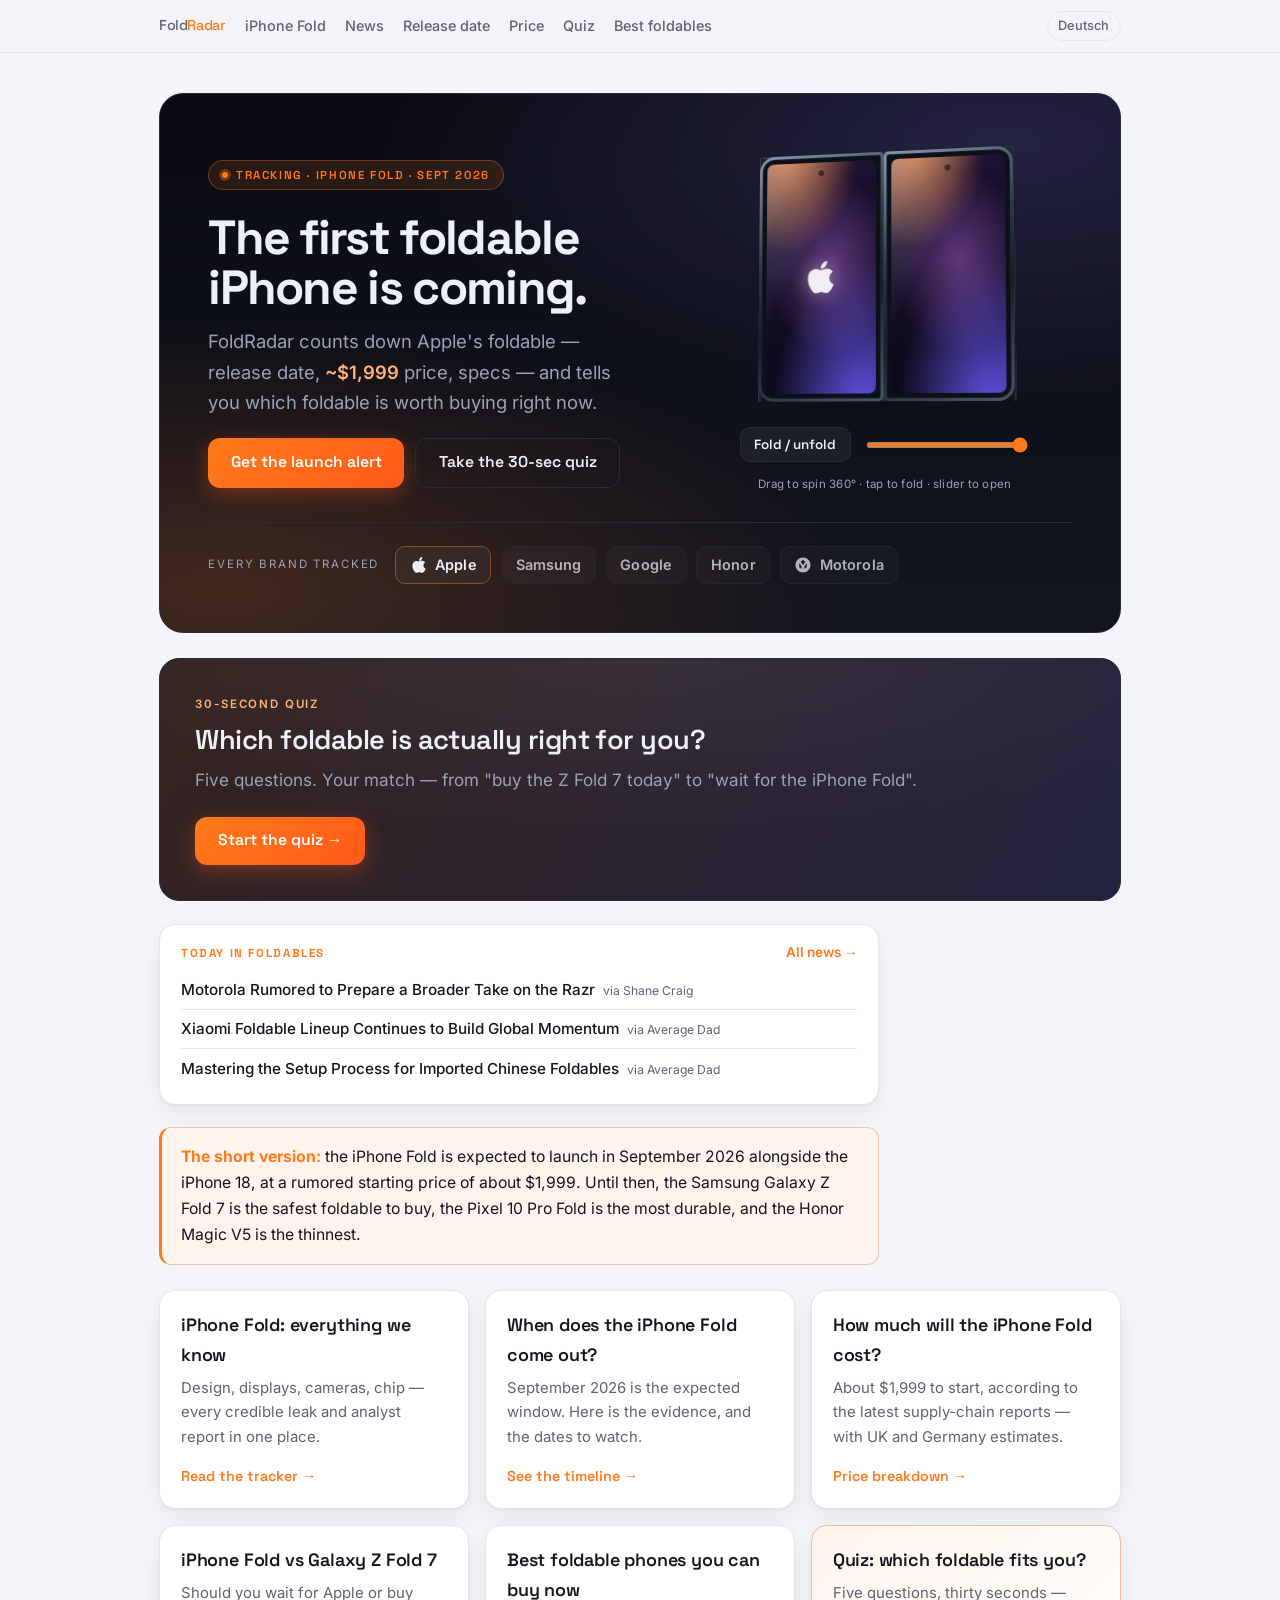
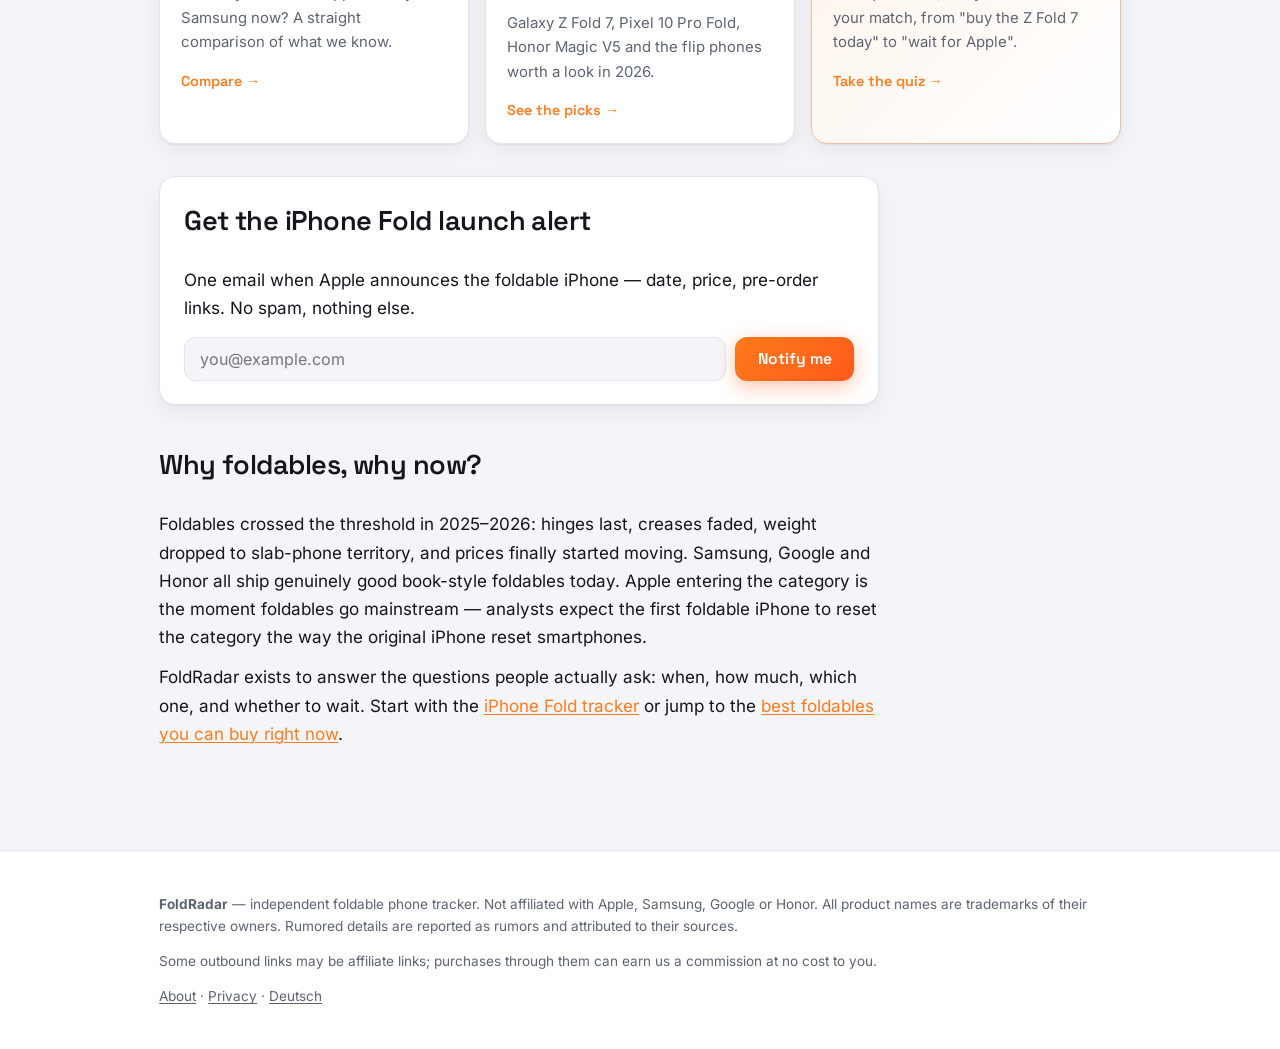
==== index.html @ afbb2b71 "Daily news refresh 2026-09-15" ====
<!doctype html>
<html lang="en">
<head>
<meta charset="utf-8">
<meta name="viewport" content="width=device-width, initial-scale=1">
<title>FoldRadar — Foldable Phones & iPhone Fold Tracker (2026)</title>
<meta name="description" content="Foldable phones in 2026: the upcoming iPhone Fold, Galaxy Z Fold 7, Pixel 10 Pro Fold and Honor Magic V5 — release dates, prices, specs and buying advice.">
<link rel="canonical" href="https://foldradar.com/">
<link rel="alternate" hreflang="en" href="https://foldradar.com/">
<link rel="alternate" hreflang="de" href="https://foldradar.com/de">
<link rel="alternate" hreflang="x-default" href="https://foldradar.com/">
<meta name="robots" content="max-image-preview:large, max-snippet:-1, max-video-preview:-1">
<meta property="og:site_name" content="FoldRadar">
<meta property="og:locale" content="en_US">
<meta property="og:locale:alternate" content="de_DE">
<meta property="og:type" content="website">
<meta property="og:title" content="FoldRadar — Foldable Phones & iPhone Fold Tracker">
<meta property="og:description" content="The upcoming iPhone Fold, plus every foldable worth buying in 2026. Release dates, prices, specs.">
<meta property="og:url" content="https://foldradar.com/">
<meta property="og:image" content="https://foldradar.com/og/default.png">
<meta property="og:image:width" content="1200">
<meta property="og:image:height" content="630">
<meta property="og:image:alt" content="FoldRadar — Foldable Phones & iPhone Fold Tracker">
<meta name="twitter:card" content="summary_large_image">
<meta name="twitter:title" content="FoldRadar — Foldable Phones & iPhone Fold Tracker">
<meta name="twitter:description" content="The upcoming iPhone Fold, plus every foldable worth buying in 2026. Release dates, prices, specs.">
<meta name="twitter:image" content="https://foldradar.com/og/default.png">
<link rel="icon" href="/favicon.svg" type="image/svg+xml">
<link rel="apple-touch-icon" href="/og/logo.png">
<link rel="preload" href="/fonts/Inter-var.woff2" as="font" type="font/woff2" crossorigin>
<link rel="preload" href="/fonts/SpaceGrotesk-var.woff2" as="font" type="font/woff2" crossorigin>
<style data-app-css>
/* ==========================================================================
   FoldRadar — visual system
   Signature: the fold seam. Two screens (warm amber + cool violet) meeting at
   a hinge. That duotone + seam motif runs through hero, animation and quiz.
   ========================================================================== */
/* Self-hosted fonts — no external requests, no FOUC, GDPR-clean */
@font-face {
  font-family: 'Inter';
  font-style: normal;
  font-weight: 100 900;
  font-display: swap;
  src: url('/fonts/Inter-var.woff2') format('woff2');
}
@font-face {
  font-family: 'Space Grotesk';
  font-style: normal;
  font-weight: 300 700;
  font-display: swap;
  src: url('/fonts/SpaceGrotesk-var.woff2') format('woff2');
}
:root {
  /* fold duotone */
  --amber: #ff7a1a;
  --amber-soft: #ffb37a;
  --violet: #8b7bff;
  --violet-deep: #6c5cff;

  /* light theme surfaces */
  --bg: #f4f5f8;
  --bg-soft: #ffffff;
  --card: #ffffff;
  --text: #14161d;
  --muted: #5c6472;
  --border: #e3e6ee;
  --shadow: 0 1px 2px rgba(16,18,26,.05), 0 8px 24px rgba(16,18,26,.06);

  /* fixed dark ink for hero/quiz bands (theme-independent) */
  --ink: #0a0b12;
  --ink-2: #12141f;
  --ink-3: #1b1e2c;
  --ink-line: #272b3b;
  --ink-text: #eef0f8;
  --ink-muted: #9aa2b6;

  --display: 'Space Grotesk', -apple-system, BlinkMacSystemFont, sans-serif;
  --body: 'Inter', -apple-system, BlinkMacSystemFont, 'Segoe UI', Roboto, sans-serif;
  --max: 1000px;
  --measure: 720px;
}
@media (prefers-color-scheme: dark) {
  :root {
    --bg: #0c0e15;
    --bg-soft: #14161f;
    --card: #161925;
    --text: #eceef4;
    --muted: #9aa2b4;
    --border: #262a38;
    --shadow: 0 1px 2px rgba(0,0,0,.4), 0 10px 30px rgba(0,0,0,.35);
  }
}

* { box-sizing: border-box; }
html { scroll-behavior: smooth; -webkit-text-size-adjust: 100%; }
body {
  margin: 0;
  font-family: var(--body);
  background: var(--bg);
  color: var(--text);
  line-height: 1.65;
  font-size: 17px;
  -webkit-font-smoothing: antialiased;
}
h1, h2, h3, .logo, .badge, .btn { font-family: var(--display); }

/* ---------- header ---------- */
header.site {
  position: sticky; top: 0; z-index: 40;
  background: color-mix(in srgb, var(--bg) 82%, transparent);
  backdrop-filter: saturate(160%) blur(12px);
  border-bottom: 1px solid var(--border);
}
.nav {
  max-width: var(--max); margin: 0 auto; padding: 0.7rem 1.2rem;
  display: flex; align-items: center; gap: 1.2rem; flex-wrap: wrap;
}
.logo { font-weight: 700; font-size: 1.2rem; text-decoration: none; color: var(--text); letter-spacing: -0.03em; }
.logo span { color: var(--amber); }
.nav a { color: var(--muted); text-decoration: none; font-size: 0.9rem; font-weight: 500; transition: color .15s; }
.nav a:hover { color: var(--text); }
.nav a.navquiz { color: var(--amber); }
.nav .lang { margin-left: auto; font-size: 0.8rem; border: 1px solid var(--border); padding: 0.2rem 0.65rem; border-radius: 999px; }

main { max-width: var(--max); margin: 0 auto; padding: 2rem 1.2rem 3rem; }
main > * { max-width: var(--measure); }
main > .grid, main > .hero, main > .quizband, main > table, main > .brandrail { max-width: 100%; }

h1 { font-size: clamp(2rem, 5vw, 3rem); line-height: 1.05; letter-spacing: -0.035em; margin: 0.6rem 0 0.5rem; font-weight: 700; }
h2 { font-size: clamp(1.35rem, 3vw, 1.7rem); letter-spacing: -0.02em; margin-top: 2.4rem; font-weight: 600; }
h3 { font-size: 1.12rem; margin-top: 1.6rem; font-weight: 600; letter-spacing: -0.01em; }
p { margin: 0.8rem 0; }
a { color: var(--amber); text-decoration-thickness: 1px; text-underline-offset: 2px; }
.updated { color: var(--muted); font-size: 0.85rem; font-family: var(--body); }
.lead { font-size: 1.15rem; color: var(--text); }

/* eyebrow */
.badge {
  display: inline-flex; align-items: center; gap: 0.5rem;
  font-size: 0.72rem; font-weight: 600; text-transform: uppercase; letter-spacing: 0.14em;
  color: var(--amber); background: color-mix(in srgb, var(--amber) 12%, transparent);
  border: 1px solid color-mix(in srgb, var(--amber) 35%, transparent);
  border-radius: 999px; padding: 0.3rem 0.8rem;
}
.badge::before { content: ""; width: 6px; height: 6px; border-radius: 50%; background: var(--amber); box-shadow: 0 0 0 3px color-mix(in srgb, var(--amber) 30%, transparent); }

/* ==========================================================================
   HERO — dark band, copy left, folding phone right, seam down the middle
   ========================================================================== */
.hero {
  position: relative; overflow: hidden;
  background:
    radial-gradient(120% 90% at 88% 8%, rgba(139,123,255,.20), transparent 55%),
    radial-gradient(120% 90% at 6% 92%, rgba(255,122,26,.20), transparent 55%),
    linear-gradient(180deg, var(--ink), var(--ink-2));
  color: var(--ink-text);
  border: 1px solid var(--ink-line);
  border-radius: 24px;
  margin: 0.5rem 0 1.4rem;
  padding: clamp(1.6rem, 4vw, 3rem);
}
.hero-grid { display: grid; grid-template-columns: 1.1fr 0.9fr; gap: 2rem; align-items: center; }
.hero h1 { color: var(--ink-text); }
.hero .lead { color: var(--ink-muted); max-width: 34ch; }
.hero .seamprice { color: var(--amber-soft); font-weight: 600; }
.hero-cta { display: flex; gap: 0.7rem; flex-wrap: wrap; margin-top: 1.3rem; }

.btn {
  display: inline-flex; align-items: center; gap: 0.5rem; justify-content: center;
  border: 0; cursor: pointer; text-decoration: none;
  font-family: var(--display); font-weight: 600; font-size: 0.98rem;
  padding: 0.7rem 1.4rem; border-radius: 12px;
  background: linear-gradient(135deg, var(--amber), #ff5a1a);
  color: #fff !important; box-shadow: 0 6px 20px rgba(255,90,26,.35);
  transition: transform .12s ease, box-shadow .12s ease;
}
.btn:hover { transform: translateY(-1px); box-shadow: 0 10px 26px rgba(255,90,26,.45); }
.btn.ghost {
  background: transparent; color: var(--ink-text) !important;
  border: 1px solid var(--ink-line); box-shadow: none;
}
.btn.ghost:hover { background: rgba(255,255,255,.06); border-color: #3a3f52; }

/* ---------- folding phone (interactive, book-style, ONE continuous screen) ----
   --fold lives on .foldstage: 0 = fully closed, 1 = fully open. JS drives it
   from the slider / toggle; CSS maps it to the hinge rotation + shadow.        */
.foldstage {
  --fold: 1;
  display: flex; flex-direction: column; align-items: center; gap: 1.1rem;
  min-height: 340px; position: relative;
}
.foldview {
  position: relative; width: 100%; min-height: 268px;
  display: flex; align-items: center; justify-content: center;
  perspective: 1600px; perspective-origin: 50% 42%;
  cursor: grab; touch-action: pan-y; user-select: none;
}
.foldview.grabbing { cursor: grabbing; }
.foldphone {
  position: relative; display: flex; transform-style: preserve-3d;
  transform: rotateX(var(--rotx, 6deg)) rotateY(var(--roty, -16deg));
  will-change: transform;
}
.leaf { --t: 10px; flex: 0 0 auto; width: 132px; height: 250px; position: relative; transform-style: preserve-3d; }
/* slate-blue titanium frame (matches the leaked concept), pushed forward for thickness */
.leaf .face {
  position: absolute; inset: 0; border-radius: 10px;
  border: 3px solid transparent;
  background:
    linear-gradient(#0c1119, #0c1119) padding-box,
    linear-gradient(155deg, #8a97ad 0%, #2d3748 38%, #161d29 62%, #4c576b 100%) border-box;
  box-shadow: inset 0 0 0 1px rgba(255,255,255,.05);
  backface-visibility: hidden; overflow: hidden;
  transform: translateZ(calc(var(--t) / 2));
}
/* ONE wallpaper: identical aurora on both halves = a single continuous screen */
.leaf .screen {
  position: absolute; inset: 5px; border-radius: 7px; overflow: hidden;
  background:
    radial-gradient(130% 90% at 18% -8%, rgba(255,140,60,.85) 0%, transparent 52%),
    radial-gradient(140% 110% at 88% 108%, rgba(108,92,255,.9) 0%, transparent 58%),
    radial-gradient(90% 60% at 60% 45%, rgba(185,107,224,.45) 0%, transparent 65%),
    linear-gradient(178deg, #1b1030 0%, #0d0a1c 100%);
}
.leaf-left .face { border-radius: 16px 5px 5px 16px; }
.leaf-right { transform-origin: left center; transform: rotateY(calc((var(--fold) - 1) * 170deg)); transition: transform .32s cubic-bezier(.5,0,.2,1); }
.leaf-right .face-front { border-radius: 5px 16px 16px 5px; }

/* --- device thickness: four side walls per leaf form a real slab when spun --- */
.leaf .ed { position: absolute; background: linear-gradient(90deg, #3c4658, #12161f 55%, #2a3140); }
.leaf .ed.t { top: 0; left: 0; width: 100%; height: var(--t); transform: translateY(calc(var(--t) / -2)) rotateX(90deg); }
.leaf .ed.b { bottom: 0; left: 0; width: 100%; height: var(--t); background: linear-gradient(90deg, #2a3140, #090c12 55%, #222834); transform: translateY(calc(var(--t) / 2)) rotateX(90deg); }
.leaf .ed.l { top: 0; left: 0; width: var(--t); height: 100%; transform: translateX(calc(var(--t) / -2)) rotateY(90deg); }
.leaf .ed.r { top: 0; right: 0; width: var(--t); height: 100%; transform: translateX(calc(var(--t) / 2)) rotateY(90deg); }

/* RIGHT outer face = dark slate cover panel (screen-off look) */
.leaf-right .face-back {
  position: absolute; inset: 0; border-radius: 5px 16px 16px 5px;
  transform: rotateY(180deg) translateZ(calc(var(--t) / 2)); backface-visibility: hidden;
  border: 3px solid transparent;
  background:
    linear-gradient(150deg, #1b2430, #0a0e15 60%, #161d28) padding-box,
    linear-gradient(155deg, #8a97ad 0%, #2d3748 38%, #161d29 62%, #4c576b 100%) border-box;
  overflow: hidden;
}
.leaf-right .face-back::before { /* dark glass panel */
  content: ""; position: absolute; inset: 5px; border-radius: 7px;
  background:
    radial-gradient(120% 90% at 25% -10%, rgba(120,150,200,.16) 0%, transparent 55%),
    linear-gradient(160deg, #1a232f 0%, #0a0e15 100%);
}
.leaf-right .face-back::after { /* front-camera dot */
  content: ""; position: absolute; top: 11px; left: 50%; transform: translateX(-50%);
  width: 6px; height: 6px; border-radius: 50%; background: rgba(0,0,0,.6); z-index: 2;
}

/* LEFT outer face = slate rear with the two-lens camera pill + Apple logo (per the leak) */
.leaf-left .face-back {
  position: absolute; inset: 0; border-radius: 16px 5px 5px 16px;
  transform: rotateY(180deg) translateZ(calc(var(--t) / 2)); backface-visibility: hidden;
  border: 3px solid transparent;
  background:
    linear-gradient(150deg, #2d3748, #151b26 55%, #26303f) padding-box,
    linear-gradient(155deg, #8a97ad 0%, #2d3748 38%, #161d29 62%, #4c576b 100%) border-box;
  display: flex; align-items: center; justify-content: center; overflow: hidden;
}
.leaf-left .face-back .cam { /* horizontal two-lens camera pill, top corner */
  position: absolute; top: 12px; left: 12px;
  display: flex; align-items: center; gap: 5px; padding: 0 7px;
  width: 52px; height: 25px; border-radius: 13px;
  background: linear-gradient(155deg, #212a38, #0b0f16);
  box-shadow: inset 0 0 0 1px rgba(255,255,255,.06), 0 1px 4px rgba(0,0,0,.55);
}
.leaf-left .face-back .cam i {
  width: 14px; height: 14px; border-radius: 50%;
  background: radial-gradient(circle at 34% 30%, #6b7488, #0a0d14 68%);
  box-shadow: inset 0 0 0 1.5px #2b3242;
}
/* Apple logo on the slate back — un-mirror it (it sits inside a rotateY(180) face) */
.applemark-back {
  position: relative; z-index: 1; width: 30px; height: 37px;
  fill: rgba(233,238,246,.9); filter: drop-shadow(0 1px 2px rgba(0,0,0,.5));
}
.applemark-screen {
  position: absolute; top: 50%; left: 50%; width: 30px; height: 37px;
  transform: translate(-50%, -50%); fill: rgba(255,255,255,.9);
  filter: drop-shadow(0 0 10px rgba(255,255,255,.45)); z-index: 1;
}
.leaf .screen::before { /* punch-hole camera */
  content: ""; position: absolute; top: 8px; left: 50%; transform: translateX(-50%);
  width: 6px; height: 6px; border-radius: 50%; background: rgba(0,0,0,.5); z-index: 2;
}
.leaf .screen::after { /* glass sheen */
  content: ""; position: absolute; inset: 0;
  background: linear-gradient(118deg, rgba(255,255,255,.30) 0%, transparent 38%);
  mix-blend-mode: screen;
}
.foldshadow {
  position: absolute; bottom: 6px; left: 50%; width: 200px; height: 24px;
  border-radius: 50%; background: radial-gradient(ellipse, rgba(0,0,0,.55), transparent 70%);
  filter: blur(7px); z-index: -1;
  transform: translateX(-50%) scaleX(calc(.55 + var(--fold) * .45));
  opacity: calc(.2 + var(--fold) * .2);
  transition: transform .32s cubic-bezier(.5,0,.2,1), opacity .32s ease;
}
/* while dragging the slider, kill the transition so the phone tracks the thumb 1:1 */
.foldstage.dragging .leaf-right, .foldstage.dragging .foldshadow { transition: none; }

/* controls */
.foldctrl { display: flex; align-items: center; gap: .8rem; width: 100%; max-width: 290px; }
.foldtoggle {
  font-family: var(--display); font-weight: 600; font-size: .84rem; white-space: nowrap;
  background: rgba(255,255,255,.06); color: var(--ink-text);
  border: 1px solid var(--ink-line); border-radius: 10px; padding: .48rem .85rem; cursor: pointer;
  transition: background .14s, border-color .14s;
}
.foldtoggle:hover { background: rgba(255,255,255,.12); border-color: #3a3f52; }
.foldrange { flex: 1; accent-color: var(--amber); cursor: pointer; height: 6px; }
.foldhint { font-size: .72rem; color: var(--ink-muted); margin: -.3rem 0 0; letter-spacing: .02em; }

/* ---------- brand rail ---------- */
.brandrail {
  display: flex; align-items: center; gap: 0.6rem; flex-wrap: wrap;
  margin-top: 1.8rem; padding-top: 1.4rem; border-top: 1px solid var(--ink-line);
}
.brandrail .rail-label {
  font-size: 0.72rem; text-transform: uppercase; letter-spacing: 0.16em;
  color: var(--ink-muted); margin-right: 0.4rem;
}
.brandchip {
  display: inline-flex; align-items: center; gap: 0.45rem;
  height: 38px; padding: 0 0.85rem; border-radius: 10px;
  background: rgba(255,255,255,.04); border: 1px solid var(--ink-line);
  color: var(--ink-text); font-weight: 600; font-size: 0.9rem; letter-spacing: 0.01em;
  opacity: .72; transition: opacity .15s, transform .15s, border-color .15s;
}
.brandchip:hover { opacity: 1; transform: translateY(-1px); border-color: #3a3f52; }
.brandchip svg { width: 18px; height: 18px; fill: currentColor; }
.brandchip.lead-apple { opacity: 1; border-color: color-mix(in srgb, var(--amber) 45%, var(--ink-line)); }

/* ==========================================================================
   QUIZ BAND — promoted, full width, duotone
   ========================================================================== */
.quizband {
  position: relative; overflow: hidden; margin: 1.6rem 0 0.5rem;
  border-radius: 20px; padding: clamp(1.4rem, 3vw, 2.2rem);
  background: linear-gradient(120deg, rgba(255,122,26,.14), rgba(139,123,255,.14)), var(--ink-2);
  border: 1px solid var(--ink-line); color: var(--ink-text);
  display: flex; align-items: center; justify-content: space-between; gap: 1.4rem; flex-wrap: wrap;
}
.quizband::before {
  content: ""; position: absolute; top: 0; bottom: 0; left: 50%; width: 200%;
  background: radial-gradient(60% 120% at 50% 0%, rgba(255,255,255,.06), transparent 60%);
  transform: translateX(-50%); pointer-events: none;
}
.quizband .qb-copy { position: relative; }
.quizband .qb-eyebrow { font-size: 0.72rem; text-transform: uppercase; letter-spacing: 0.16em; color: var(--amber-soft); font-weight: 600; }
.quizband h2 { margin: 0.3rem 0 0.2rem; color: var(--ink-text); }
.quizband p { margin: 0; color: var(--ink-muted); }
.quizband .btn { position: relative; flex-shrink: 0; }

/* ==========================================================================
   Cards
   ========================================================================== */
.grid { display: grid; grid-template-columns: repeat(auto-fit, minmax(250px, 1fr)); gap: 1rem; margin: 1.6rem 0; }
.card {
  background: var(--card); border: 1px solid var(--border); border-radius: 16px;
  padding: 1.2rem 1.3rem; box-shadow: var(--shadow);
  transition: transform .14s ease, border-color .14s ease;
}
.card:hover { transform: translateY(-2px); border-color: color-mix(in srgb, var(--amber) 40%, var(--border)); }
.card h3 { margin: 0 0 0.4rem; }
.card h3 a { color: var(--text); text-decoration: none; }
.card p { margin: 0.3rem 0 0.7rem; font-size: 0.93rem; color: var(--muted); }
.card a.more { font-size: 0.9rem; font-weight: 600; font-family: var(--display); text-decoration: none; }
.card.feature { background: linear-gradient(135deg, color-mix(in srgb, var(--amber) 8%, var(--card)), var(--card)); border-color: color-mix(in srgb, var(--amber) 35%, var(--border)); }

/* ==========================================================================
   Content elements
   ========================================================================== */
.tldr {
  background: color-mix(in srgb, var(--amber) 8%, var(--bg-soft));
  border: 1px solid color-mix(in srgb, var(--amber) 30%, var(--border));
  border-left: 3px solid var(--amber);
  border-radius: 12px; padding: 1rem 1.2rem; margin: 1.3rem 0; font-size: 0.98rem;
}
.tldr strong { color: var(--amber); }

table { border-collapse: collapse; width: 100%; margin: 1.3rem 0; font-size: 0.94rem; display: block; overflow-x: auto; border-radius: 12px; }
th, td { border: 1px solid var(--border); padding: 0.6rem 0.85rem; text-align: left; vertical-align: top; }
th { background: var(--bg-soft); font-family: var(--display); font-weight: 600; }
tr:nth-child(even) td { background: color-mix(in srgb, var(--bg-soft) 60%, transparent); }

.buy {
  display: flex; align-items: center; gap: 0.6rem; flex-wrap: wrap;
  font-size: 0.92rem; margin: 0.6rem 0 0.2rem;
}
.buylink {
  display: inline-flex; align-items: center; gap: 0.5rem;
  background: color-mix(in srgb, var(--amber) 12%, transparent);
  border: 1px solid color-mix(in srgb, var(--amber) 40%, var(--border));
  color: var(--amber); font-weight: 600; text-decoration: none;
  padding: 0.4rem 0.9rem; border-radius: 10px; font-size: 0.9rem;
  transition: background .14s;
}
.buylink:hover { background: color-mix(in srgb, var(--amber) 20%, transparent); }
.brandtag { display: inline-flex; align-items: center; gap: 0.4rem; font-weight: 600; color: var(--muted); font-size: 0.85rem; }
.brandtag svg { width: 15px; height: 15px; fill: currentColor; }

/* product photo figures — drop-in slots for licensed Amazon images */
.device-photo {
  margin: 1rem 0; border: 1px solid var(--border); border-radius: 14px;
  overflow: hidden; background: var(--bg-soft);
}
.device-photo img {
  display: block; width: 100%; height: auto; aspect-ratio: 3 / 2;
  object-fit: contain; background: #fff;
}
.device-photo figcaption {
  font-size: 0.76rem; color: var(--muted); padding: 0.5rem 0.8rem;
  border-top: 1px solid var(--border);
}
.device-photo.hero-photo { max-width: 320px; margin-inline: auto; }

.notify {
  background: var(--bg-soft); border: 1px solid var(--border); border-radius: 16px;
  padding: 1.4rem 1.5rem; margin: 2rem 0; box-shadow: var(--shadow);
}
.notify h2 { margin-top: 0; }
.notify form { display: flex; gap: 0.6rem; flex-wrap: wrap; margin-top: 0.9rem; }
.notify input[type="email"] {
  flex: 1 1 220px; padding: 0.7rem 0.95rem; border-radius: 11px; border: 1px solid var(--border);
  background: var(--bg); color: var(--text); font-size: 1rem; font-family: var(--body);
}
.notify input[type="email"]:focus { outline: 2px solid var(--amber); outline-offset: 1px; border-color: var(--amber); }

.faq details { border-bottom: 1px solid var(--border); padding: 0.7rem 0; }
.faq summary { font-weight: 600; cursor: pointer; font-family: var(--display); }
.faq summary:focus-visible { outline: 2px solid var(--amber); outline-offset: 3px; border-radius: 4px; }
.faq p { color: var(--muted); font-size: 0.95rem; }

.disclosure { font-size: 0.8rem; color: var(--muted); border-top: 1px dashed var(--border); margin-top: 2.4rem; padding-top: 0.9rem; }

/* homepage news strip */
.newsstrip {
  border: 1px solid var(--border); border-radius: 16px; background: var(--bg-soft);
  padding: 1rem 1.3rem; margin: 1.4rem 0; box-shadow: var(--shadow);
}
.newsstrip .ns-head { display: flex; align-items: baseline; gap: 0.8rem; flex-wrap: wrap; }
.newsstrip .ns-eyebrow {
  font-family: var(--display); font-size: 0.72rem; font-weight: 700;
  text-transform: uppercase; letter-spacing: 0.14em; color: var(--amber); margin: 0;
}
.newsstrip .ns-all { margin-left: auto; font-size: 0.85rem; font-weight: 600; text-decoration: none; }
.newsstrip ul { list-style: none; margin: 0.5rem 0 0; padding: 0; }
.newsstrip li { padding: 0.45rem 0; border-bottom: 1px solid var(--border); line-height: 1.4; }
.newsstrip li:last-child { border-bottom: 0; }
.newsstrip a.ns-item { color: var(--text); text-decoration: none; font-weight: 500; font-size: 0.95rem; }
.newsstrip a.ns-item:hover { color: var(--amber); }
.newsstrip .feedmeta { font-size: 0.76rem; color: var(--muted); margin-left: 0.5rem; }

/* news feed */
.feedlist { list-style: none; padding: 0; margin: 1rem 0; }
.feedlist li { padding: 0.65rem 0; border-bottom: 1px solid var(--border); line-height: 1.45; }
.feedlist a { color: var(--text); text-decoration: none; font-weight: 500; }
.feedlist a:hover { color: var(--amber); }
.feedlist .feedmeta { display: block; font-size: 0.78rem; color: var(--muted); margin-top: 0.15rem; }

/* full news articles */
.newsfeed { margin: 1.6rem 0; }
.newsart {
  background: var(--bg-soft); border: 1px solid var(--border); border-radius: 16px;
  padding: 1.4rem 1.5rem 1.1rem; margin: 1.2rem 0; box-shadow: var(--shadow);
  scroll-margin-top: 80px;
}
.newsart h2 { margin: 0 0 0.4rem; font-size: 1.28rem; line-height: 1.3; }
.newsart p { margin: 0.7rem 0; }
.newsart .digest-meta { margin: 0 0 0.3rem; }

/* news digest — original summaries, credited, each with a CTA */
.digest { list-style: none; padding: 0; margin: 1.4rem 0; }
.digest-item { padding: 1rem 0; border-bottom: 1px solid var(--border); }
.digest-item:first-child { padding-top: 0; }
.digest-text { margin: 0 0 0.5rem; font-size: 1.05rem; line-height: 1.5; color: var(--text); }
.digest-meta { margin: 0; display: flex; gap: 0.9rem; flex-wrap: wrap; align-items: center; font-size: 0.86rem; }
.digest-meta .via {
  color: var(--muted); font-weight: 600;
  padding: 0.1rem 0.55rem; border: 1px solid var(--border); border-radius: 999px;
}
.digest-cta { font-family: var(--display); font-weight: 600; color: var(--amber); text-decoration: none; }
.digest-cta:hover { text-decoration: underline; }
.crumbs { font-size: 0.82rem; color: var(--muted); margin-top: 0.4rem; }
.crumbs a { color: var(--muted); }

footer.site { border-top: 1px solid var(--border); margin-top: 2.6rem; background: var(--bg-soft); }
footer.site .inner { max-width: var(--max); margin: 0 auto; padding: 1.8rem 1.2rem; font-size: 0.85rem; color: var(--muted); }
footer.site a { color: var(--muted); }

/* ==========================================================================
   Quiz page
   ========================================================================== */
.quiz fieldset {
  border: 1px solid var(--border); border-radius: 14px;
  padding: 1rem 1.2rem; margin: 1.1rem 0; background: var(--bg-soft);
  min-inline-size: 0;   /* let the box shrink on mobile — no horizontal overflow */
}
.quiz fieldset::after { content: ""; display: block; clear: both; }
/* float the legend so the question sits INSIDE the box, not on its top border */
.quiz legend { float: left; width: 100%; margin: 0 0 0.7rem; padding: 0; font-weight: 600; font-family: var(--display); }
.quiz label {
  display: block; clear: both; padding: 0.6rem 0.85rem; border: 1px solid var(--border);
  border-radius: 11px; margin: 0.45rem 0; cursor: pointer; font-size: 0.97rem; transition: border-color .12s, background .12s;
}
.quiz label:hover { border-color: var(--amber); background: color-mix(in srgb, var(--amber) 6%, transparent); }
.quiz label:has(input:checked) { border-color: var(--amber); background: color-mix(in srgb, var(--amber) 10%, transparent); }
.quiz input[type="radio"] { accent-color: var(--amber); margin-right: 0.55rem; }
.quiz .result {
  display: none; border: 1px solid color-mix(in srgb, var(--amber) 40%, var(--border));
  border-radius: 16px; padding: 1.4rem 1.5rem; margin-top: 1.6rem;
  background: linear-gradient(135deg, color-mix(in srgb, var(--amber) 10%, var(--bg-soft)), color-mix(in srgb, var(--violet) 8%, var(--bg-soft)));
  box-shadow: var(--shadow);
}
.quiz .result h2 { margin-top: 0; }
.quiz .error { color: var(--amber); font-weight: 600; display: none; }

/* ==========================================================================
   Motion / accessibility
   ========================================================================== */
:focus-visible { outline: 2px solid var(--amber); outline-offset: 2px; }
@media (prefers-reduced-motion: reduce) {
  .leaf-right, .foldshadow { transition: none; }
  html { scroll-behavior: auto; }
}

/* ==========================================================================
   Responsive
   ========================================================================== */
@media (max-width: 720px) {
  .hero-grid { grid-template-columns: 1fr; }
  .foldstage { min-height: 300px; order: -1; }
  .quizband { flex-direction: column; align-items: flex-start; }
  .quizband .btn { width: 100%; }
}

</style>
<script type="application/ld+json">
{
  "@context": "https://schema.org",
  "@graph": [
    {
      "@type": "Organization",
      "@id": "https://foldradar.com/#org",
      "name": "FoldRadar",
      "url": "https://foldradar.com/",
      "description": "Independent tracker for foldable phones: iPhone Fold, Galaxy Z Fold, Pixel Fold and more.",
      "logo": {
        "@type": "ImageObject",
        "url": "https://foldradar.com/og/logo.png",
        "width": 512,
        "height": 512
      }
    },
    {
      "@type": "WebSite",
      "name": "FoldRadar",
      "url": "https://foldradar.com/",
      "publisher": {
        "@id": "https://foldradar.com/#org"
      },
      "inLanguage": [
        "en",
        "de"
      ]
    }
  ]
}
</script>
<script defer src="/_vercel/insights/script.js"></script>
</head>
<body>
<header class="site">
  <nav class="nav">
    <a class="logo" href="/">Fold<span>Radar</span></a>
    <a href="/iphone-fold">iPhone Fold</a>
    <a href="/news">News</a>
    <a href="/iphone-fold-release-date">Release date</a>
    <a href="/iphone-fold-price">Price</a>
    <a href="/which-foldable">Quiz</a>
    <a href="/best-foldable-phones">Best foldables</a>
    <a class="lang" href="/de" lang="de">Deutsch</a>
  </nav>
</header>
<main>
  <section class="hero">
    <div class="hero-grid">
      <div class="hero-copy">
        <p class="badge">Tracking · iPhone Fold · Sept 2026</p>
        <h1>The first foldable iPhone is coming.</h1>
        <p class="lead">FoldRadar counts down Apple's foldable — release date, <span class="seamprice">~$1,999</span> price, specs — and tells you which foldable is worth buying right now.</p>
        <div class="hero-cta">
          <a class="btn" href="#launch-alert">Get the launch alert</a>
          <a class="btn ghost" href="/which-foldable">Take the 30-sec quiz</a>
        </div>
      </div>
      <div class="foldstage" data-fold role="group" aria-label="Interactive foldable phone — open or close it with the slider">
        <div class="foldview">
          <div class="foldphone">
            <div class="leaf leaf-left"><div class="face"><div class="screen"><svg class="applemark-screen" viewBox="0 0 384 512" aria-hidden="true"><path d="M318.7 268c-.2-36.7 16.4-64.4 50-84.8-18.8-26.9-47.2-41.7-84.7-44.6-35.5-2.8-74.3 20.7-88.5 20.7-15 0-49.4-19.7-76.4-19.7C63.3 141.2 4 184.8 4 273.5q0 39.3 14.4 81.2c12.8 36.7 59 126.7 107.2 125.2 25.2-.6 43-17.9 75.8-17.9 31.8 0 48.3 17.9 76.4 17.9 48.6-.7 90.4-82.5 102.6-119.3-65.2-30.7-61.7-90-61.7-92.6zm-56.6-164.2c27.3-32.4 24.8-61.9 24-72.5-24.1 1.4-52 16.4-67.9 34.9-17.5 19.8-27.8 44.3-25.6 71.9 26.1 2 49.9-11.4 69.5-34.3z"/></svg></div></div><div class="face-back"><span class="cam"><i></i><i></i></span><svg class="applemark-back" viewBox="0 0 384 512" aria-hidden="true"><path d="M318.7 268c-.2-36.7 16.4-64.4 50-84.8-18.8-26.9-47.2-41.7-84.7-44.6-35.5-2.8-74.3 20.7-88.5 20.7-15 0-49.4-19.7-76.4-19.7C63.3 141.2 4 184.8 4 273.5q0 39.3 14.4 81.2c12.8 36.7 59 126.7 107.2 125.2 25.2-.6 43-17.9 75.8-17.9 31.8 0 48.3 17.9 76.4 17.9 48.6-.7 90.4-82.5 102.6-119.3-65.2-30.7-61.7-90-61.7-92.6zm-56.6-164.2c27.3-32.4 24.8-61.9 24-72.5-24.1 1.4-52 16.4-67.9 34.9-17.5 19.8-27.8 44.3-25.6 71.9 26.1 2 49.9-11.4 69.5-34.3z"/></svg></div><i class="ed t"></i><i class="ed b"></i><i class="ed l"></i><i class="ed r"></i></div>
            <div class="leaf leaf-right">
              <div class="face face-front"><div class="screen"></div></div>
              <div class="face-back"></div><i class="ed t"></i><i class="ed b"></i><i class="ed l"></i><i class="ed r"></i>
            </div>
          </div>
          <div class="foldshadow"></div>
        </div>
        <div class="foldctrl">
          <button type="button" class="foldtoggle" aria-label="Fold or unfold the phone">Fold / unfold</button>
          <input type="range" class="foldrange" min="0" max="100" value="100" aria-label="Open or close the phone">
        </div>
        <p class="foldhint">Drag to spin 360° · tap to fold · slider to open</p>
      </div>
    </div>
    <div class="brandrail">
      <span class="rail-label">Every brand tracked</span>
      <span class="brandchip lead-apple"><svg viewBox="0 0 384 512" aria-hidden="true"><path d="M318.7 268c-.2-36.7 16.4-64.4 50-84.8-18.8-26.9-47.2-41.7-84.7-44.6-35.5-2.8-74.3 20.7-88.5 20.7-15 0-49.4-19.7-76.4-19.7C63.3 141.2 4 184.8 4 273.5q0 39.3 14.4 81.2c12.8 36.7 59 126.7 107.2 125.2 25.2-.6 43-17.9 75.8-17.9 31.8 0 48.3 17.9 76.4 17.9 48.6-.7 90.4-82.5 102.6-119.3-65.2-30.7-61.7-90-61.7-92.6zm-56.6-164.2c27.3-32.4 24.8-61.9 24-72.5-24.1 1.4-52 16.4-67.9 34.9-17.5 19.8-27.8 44.3-25.6 71.9 26.1 2 49.9-11.4 69.5-34.3z"/></svg>Apple</span>
        <span class="brandchip">Samsung</span>
        <span class="brandchip">Google</span>
        <span class="brandchip">Honor</span>
        <span class="brandchip"><svg viewBox="0 0 24 24" aria-hidden="true"><path d="M12 2C6.48 2 2 6.48 2 12s4.48 10 10 10 10-4.48 10-10S17.52 2 12 2zm0 3.2l3.2 2.4L12 12 8.8 7.6 12 5.2zM7 9.2l3 4.3v3.9l-3-2.3V9.2zm10 0v5.9l-3 2.3v-3.9l3-4.3z"/></svg>Motorola</span>
    </div>
  </section>

  <section class="quizband">
    <div class="qb-copy">
      <p class="qb-eyebrow">30-second quiz</p>
      <h2>Which foldable is actually right for you?</h2>
      <p>Five questions. Your match — from "buy the Z Fold 7 today" to "wait for the iPhone Fold".</p>
    </div>
    <a class="btn" href="/which-foldable">Start the quiz →</a>
  </section>

  <div class="newsstrip">
    <div class="ns-head">
      <p class="ns-eyebrow">Today in foldables</p>
      <a class="ns-all" href="/news">All news →</a>
    </div>
    <ul>
<!-- NEWS-STRIP:START -->
      <li><a class="ns-item" href="/news#s1">Motorola Rumored to Prepare a Broader Take on the Razr</a><span class="feedmeta">via Shane Craig</span></li>
      <li><a class="ns-item" href="/news#s2">Xiaomi Foldable Lineup Continues to Build Global Momentum</a><span class="feedmeta">via Average Dad</span></li>
      <li><a class="ns-item" href="/news#s3">Mastering the Setup Process for Imported Chinese Foldables</a><span class="feedmeta">via Average Dad</span></li>
<!-- NEWS-STRIP:END -->
    </ul>
  </div>

  <div class="tldr">
    <strong>The short version:</strong> the iPhone Fold is expected to launch in September 2026 alongside the iPhone 18, at a rumored starting price of about $1,999. Until then, the Samsung Galaxy Z Fold 7 is the safest foldable to buy, the Pixel 10 Pro Fold is the most durable, and the Honor Magic V5 is the thinnest.
  </div>

  <div class="grid">
    <div class="card">
      <h3><a href="/iphone-fold">iPhone Fold: everything we know</a></h3>
      <p>Design, displays, cameras, chip — every credible leak and analyst report in one place.</p>
      <a class="more" href="/iphone-fold">Read the tracker →</a>
    </div>
    <div class="card">
      <h3><a href="/iphone-fold-release-date">When does the iPhone Fold come out?</a></h3>
      <p>September 2026 is the expected window. Here is the evidence, and the dates to watch.</p>
      <a class="more" href="/iphone-fold-release-date">See the timeline →</a>
    </div>
    <div class="card">
      <h3><a href="/iphone-fold-price">How much will the iPhone Fold cost?</a></h3>
      <p>About $1,999 to start, according to the latest supply-chain reports — with UK and Germany estimates.</p>
      <a class="more" href="/iphone-fold-price">Price breakdown →</a>
    </div>
    <div class="card">
      <h3><a href="/iphone-fold-vs-galaxy-z-fold">iPhone Fold vs Galaxy Z Fold 7</a></h3>
      <p>Should you wait for Apple or buy Samsung now? A straight comparison of what we know.</p>
      <a class="more" href="/iphone-fold-vs-galaxy-z-fold">Compare →</a>
    </div>
    <div class="card">
      <h3><a href="/best-foldable-phones">Best foldable phones you can buy now</a></h3>
      <p>Galaxy Z Fold 7, Pixel 10 Pro Fold, Honor Magic V5 and the flip phones worth a look in 2026.</p>
      <a class="more" href="/best-foldable-phones">See the picks →</a>
    </div>
    <div class="card feature">
      <h3><a href="/which-foldable">Quiz: which foldable fits you?</a></h3>
      <p>Five questions, thirty seconds — your match, from "buy the Z Fold 7 today" to "wait for Apple".</p>
      <a class="more" href="/which-foldable">Take the quiz →</a>
    </div>
  </div>

  <div class="notify" id="launch-alert">
    <h2>Get the iPhone Fold launch alert</h2>
    <p>One email when Apple announces the foldable iPhone — date, price, pre-order links. No spam, nothing else.</p>
    <form action="https://formsubmit.co/itzike25@gmail.com" method="POST">
      <input type="hidden" name="_subject" value="FoldRadar launch-alert signup">
      <input type="hidden" name="_next" value="https://foldradar.com/thanks">
      <input type="hidden" name="_captcha" value="false">
      <input type="email" name="email" required placeholder="you@example.com" aria-label="Email address">
      <button class="btn" type="submit">Notify me</button>
    </form>
  </div>

  <h2>Why foldables, why now?</h2>
  <p>Foldables crossed the threshold in 2025–2026: hinges last, creases faded, weight dropped to slab-phone territory, and prices finally started moving. Samsung, Google and Honor all ship genuinely good book-style foldables today. Apple entering the category is the moment foldables go mainstream — analysts expect the first foldable iPhone to reset the category the way the original iPhone reset smartphones.</p>
  <p>FoldRadar exists to answer the questions people actually ask: when, how much, which one, and whether to wait. Start with the <a href="/iphone-fold">iPhone Fold tracker</a> or jump to the <a href="/best-foldable-phones">best foldables you can buy right now</a>.</p>
</main>
<footer class="site">
  <div class="inner">
    <p><strong>FoldRadar</strong> — independent foldable phone tracker. Not affiliated with Apple, Samsung, Google or Honor. All product names are trademarks of their respective owners. Rumored details are reported as rumors and attributed to their sources.</p>
    <p>Some outbound links may be affiliate links; purchases through them can earn us a commission at no cost to you.</p>
    <p><a href="/about">About</a> · <a href="/privacy">Privacy</a> · <a href="/de" lang="de">Deutsch</a></p>
  </div>
</footer>
<script defer src="/fold.js"></script>
</body>
</html>
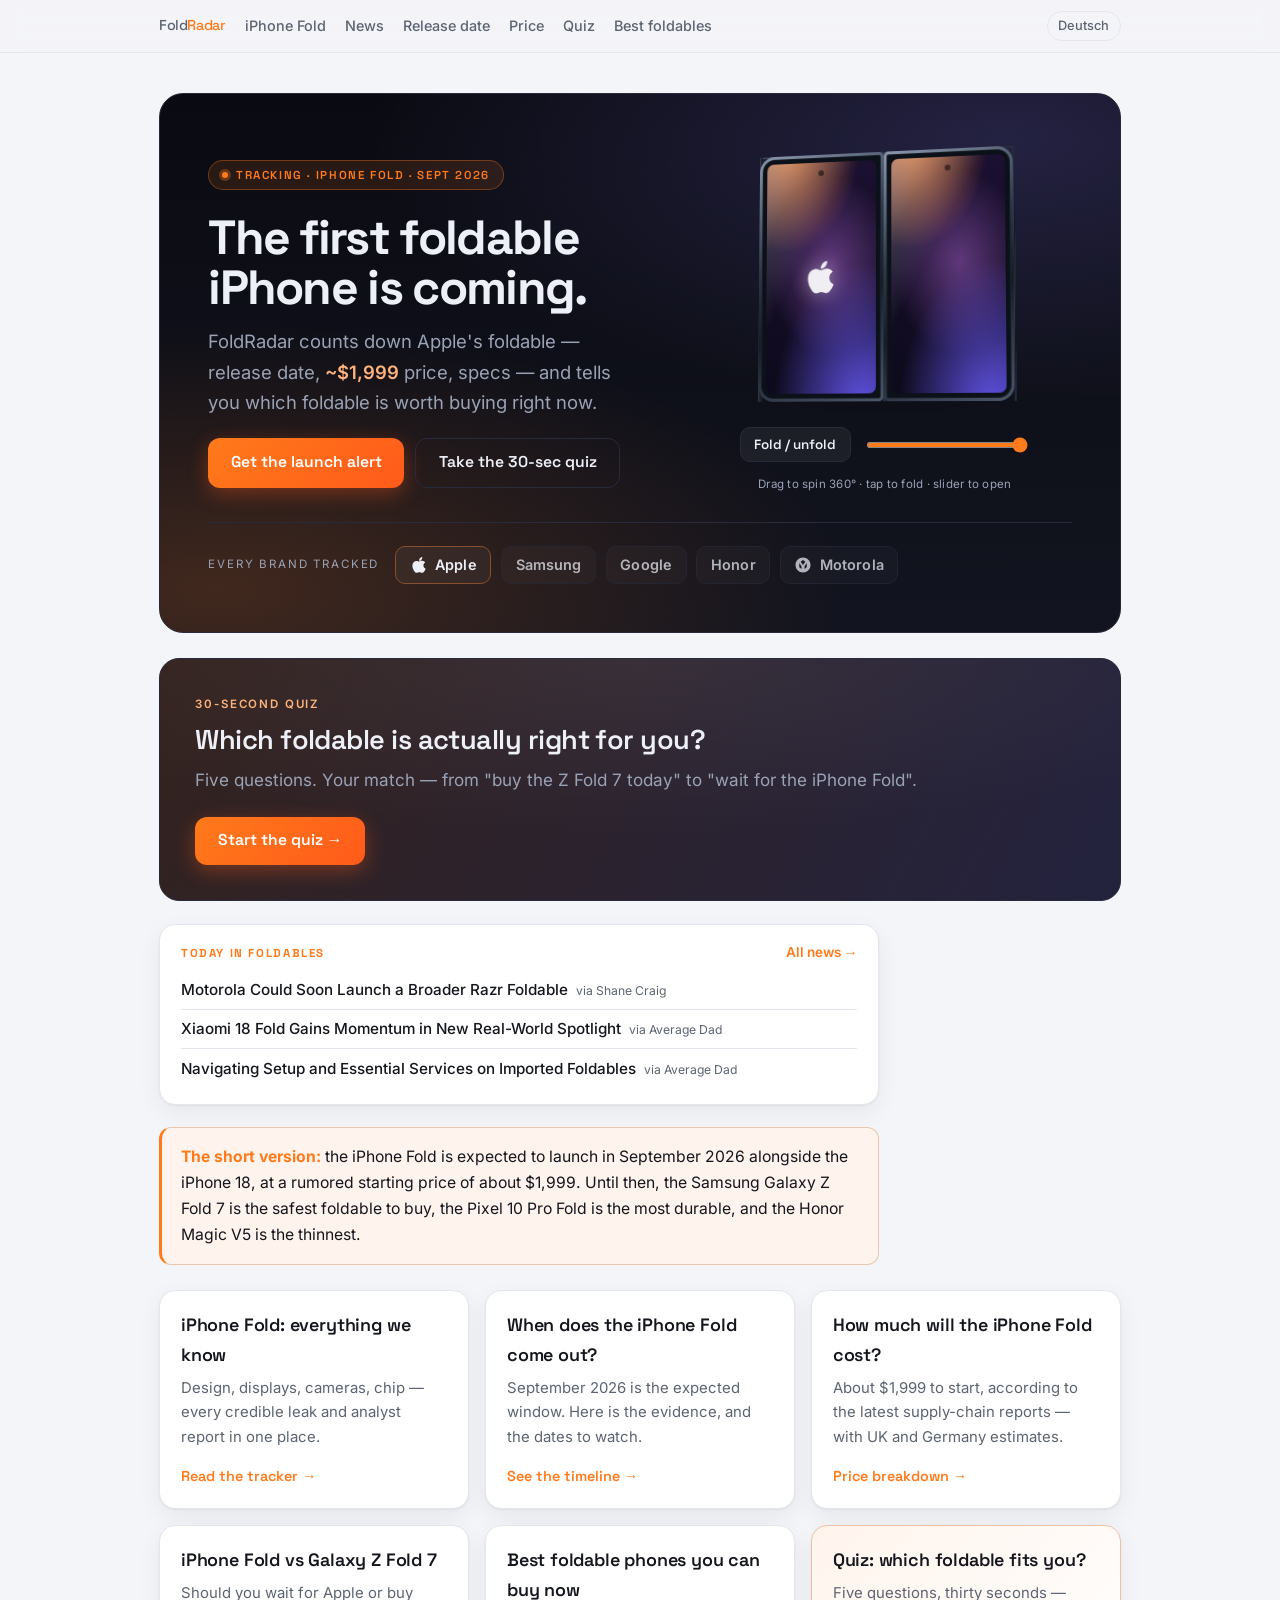
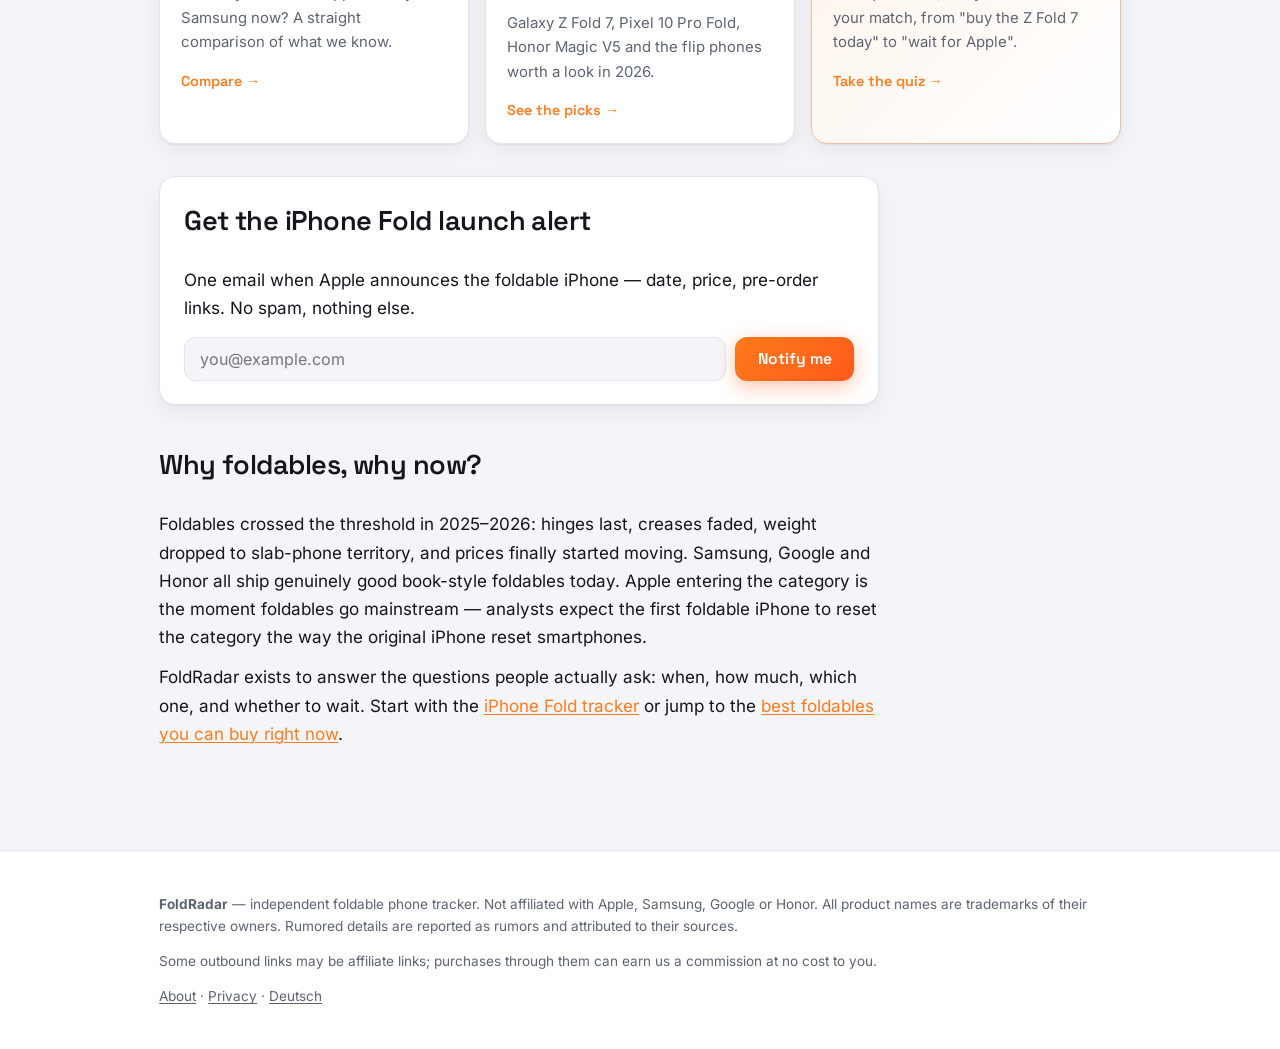
==== commit 20a14619: "Daily news refresh 2026-09-16" ====
--- a/index.html
+++ b/index.html
@@ -646,9 +646,9 @@
     </div>
     <ul>
 <!-- NEWS-STRIP:START -->
-      <li><a class="ns-item" href="/news#s1">Motorola Rumored to Prepare a Broader Take on the Razr</a><span class="feedmeta">via Shane Craig</span></li>
-      <li><a class="ns-item" href="/news#s2">Xiaomi Foldable Lineup Continues to Build Global Momentum</a><span class="feedmeta">via Average Dad</span></li>
-      <li><a class="ns-item" href="/news#s3">Mastering the Setup Process for Imported Chinese Foldables</a><span class="feedmeta">via Average Dad</span></li>
+      <li><a class="ns-item" href="/news#s1">Motorola Could Soon Launch a Broader Razr Foldable</a><span class="feedmeta">via Shane Craig</span></li>
+      <li><a class="ns-item" href="/news#s2">Xiaomi 18 Fold Gains Momentum in New Real-World Spotlight</a><span class="feedmeta">via Average Dad</span></li>
+      <li><a class="ns-item" href="/news#s3">Navigating Setup and Essential Services on Imported Foldables</a><span class="feedmeta">via Average Dad</span></li>
 <!-- NEWS-STRIP:END -->
     </ul>
   </div>
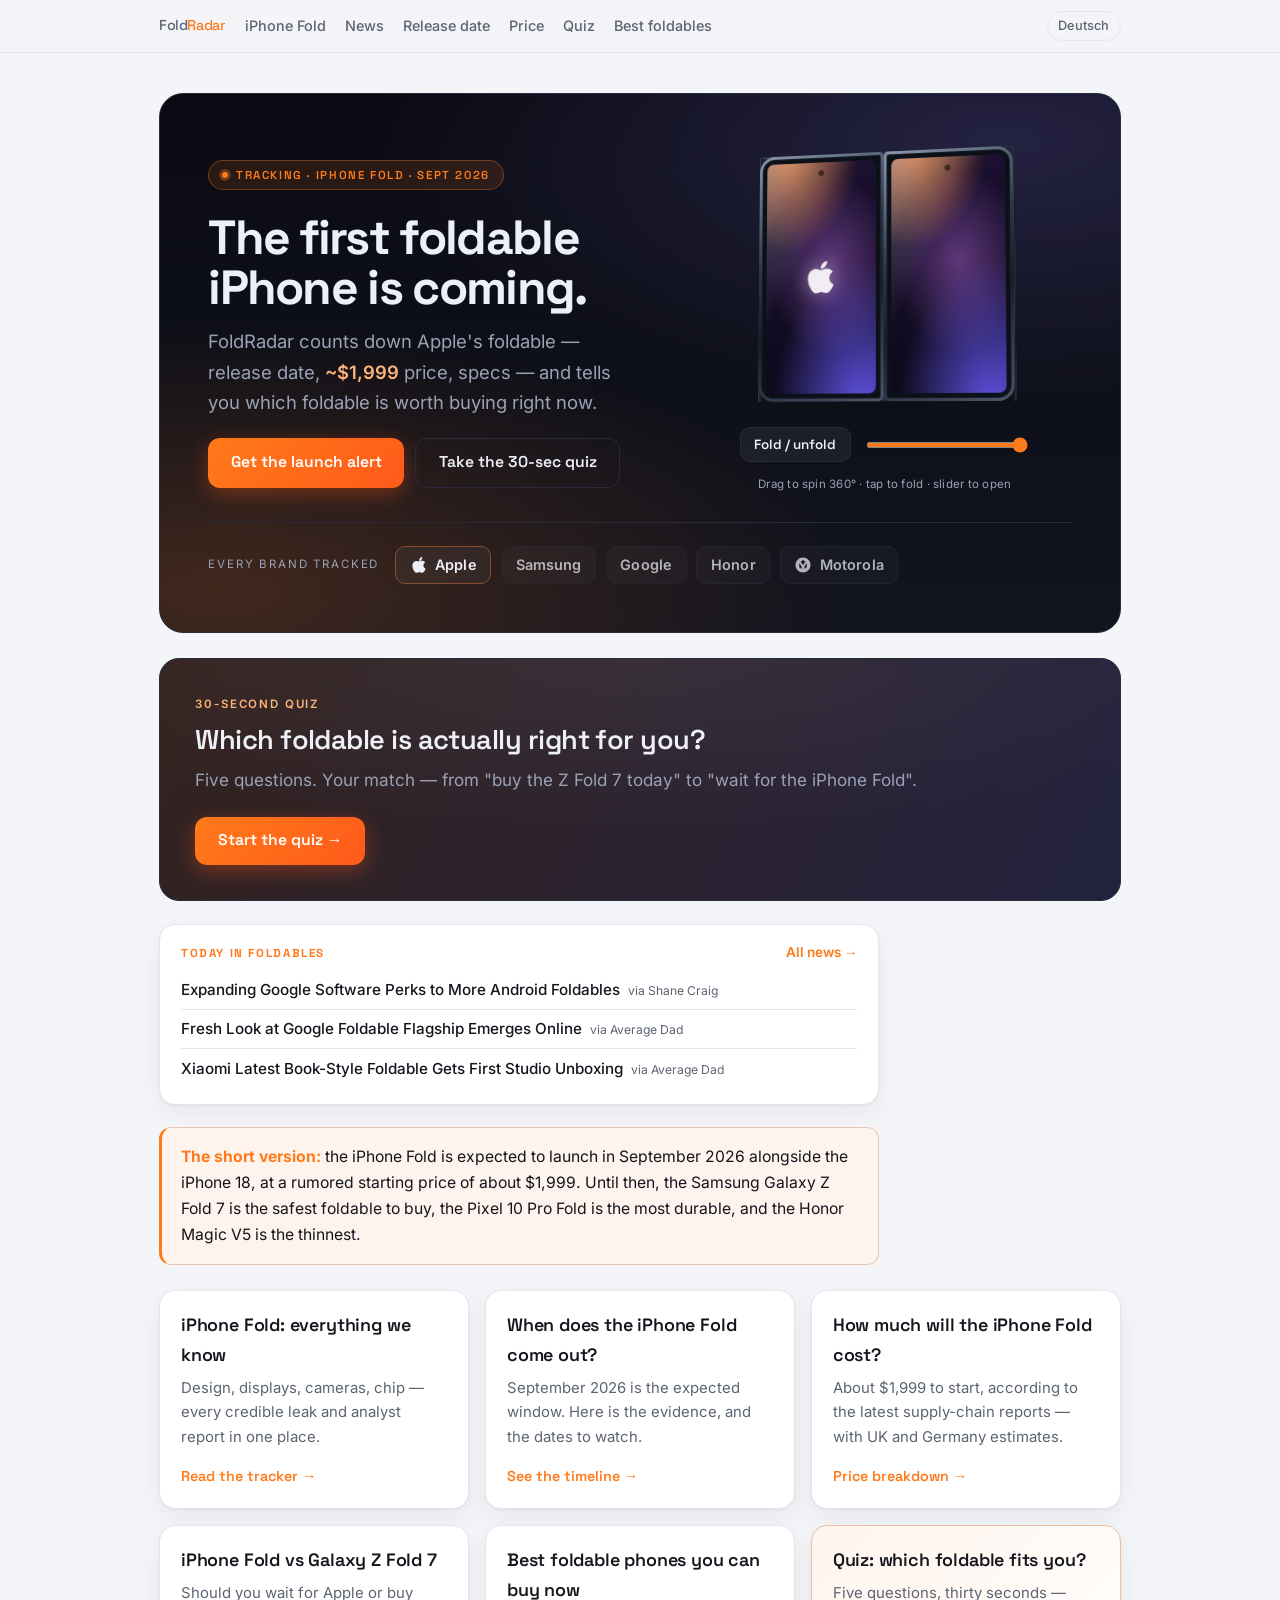
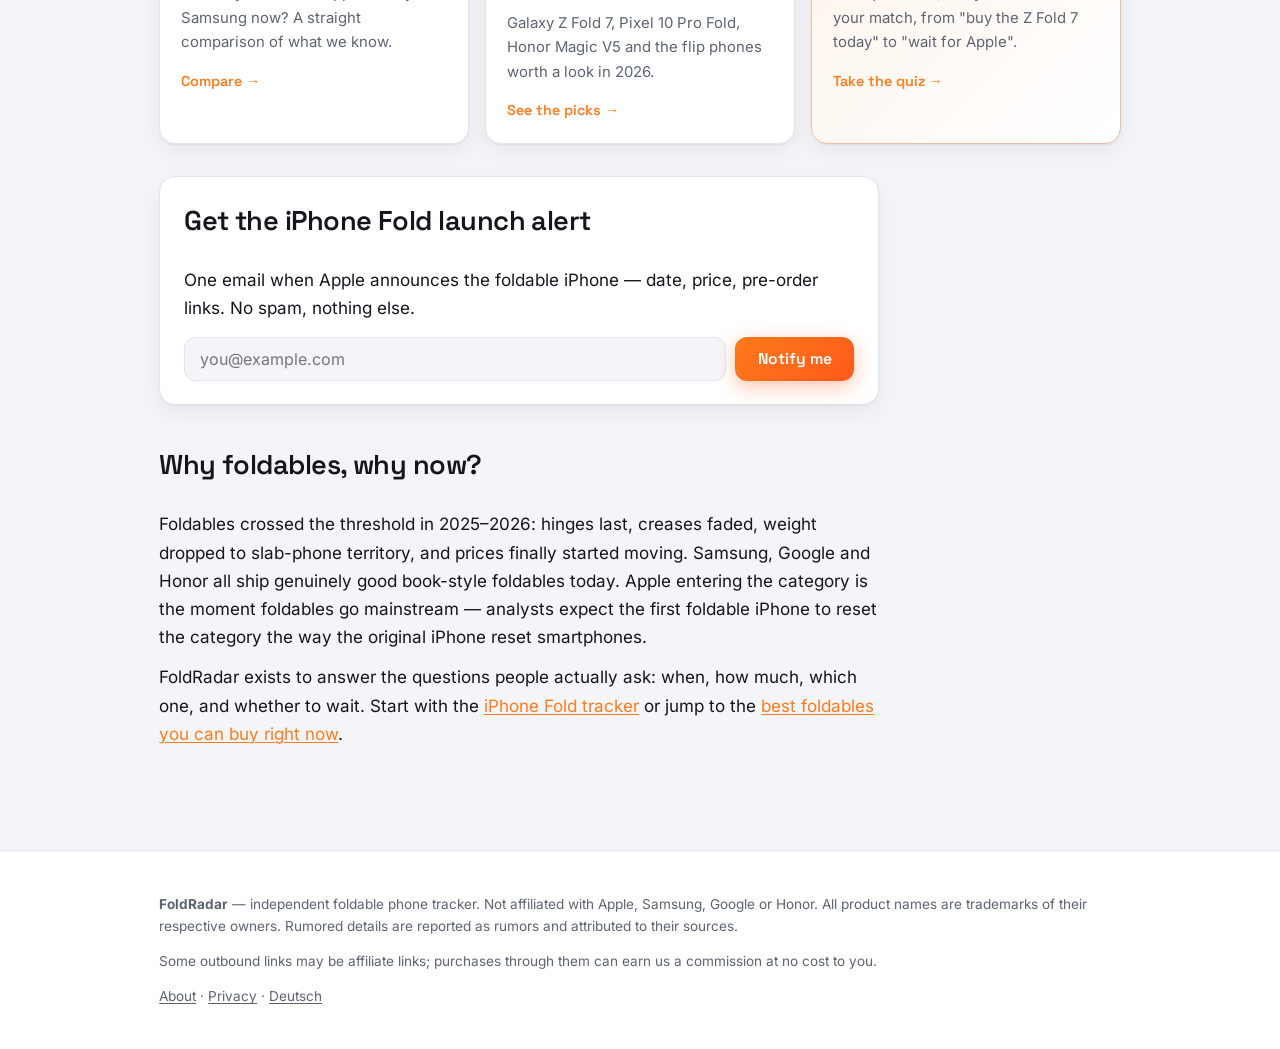
==== commit dccce65b: "Daily news refresh 2026-09-16" ====
--- a/index.html
+++ b/index.html
@@ -646,9 +646,9 @@
     </div>
     <ul>
 <!-- NEWS-STRIP:START -->
-      <li><a class="ns-item" href="/news#s1">Motorola Could Soon Launch a Broader Razr Foldable</a><span class="feedmeta">via Shane Craig</span></li>
-      <li><a class="ns-item" href="/news#s2">Xiaomi 18 Fold Gains Momentum in New Real-World Spotlight</a><span class="feedmeta">via Average Dad</span></li>
-      <li><a class="ns-item" href="/news#s3">Navigating Setup and Essential Services on Imported Foldables</a><span class="feedmeta">via Average Dad</span></li>
+      <li><a class="ns-item" href="/news#s1">Expanding Google Software Perks to More Android Foldables</a><span class="feedmeta">via Shane Craig</span></li>
+      <li><a class="ns-item" href="/news#s2">Fresh Look at Google Foldable Flagship Emerges Online</a><span class="feedmeta">via Average Dad</span></li>
+      <li><a class="ns-item" href="/news#s3">Xiaomi Latest Book-Style Foldable Gets First Studio Unboxing</a><span class="feedmeta">via Average Dad</span></li>
 <!-- NEWS-STRIP:END -->
     </ul>
   </div>
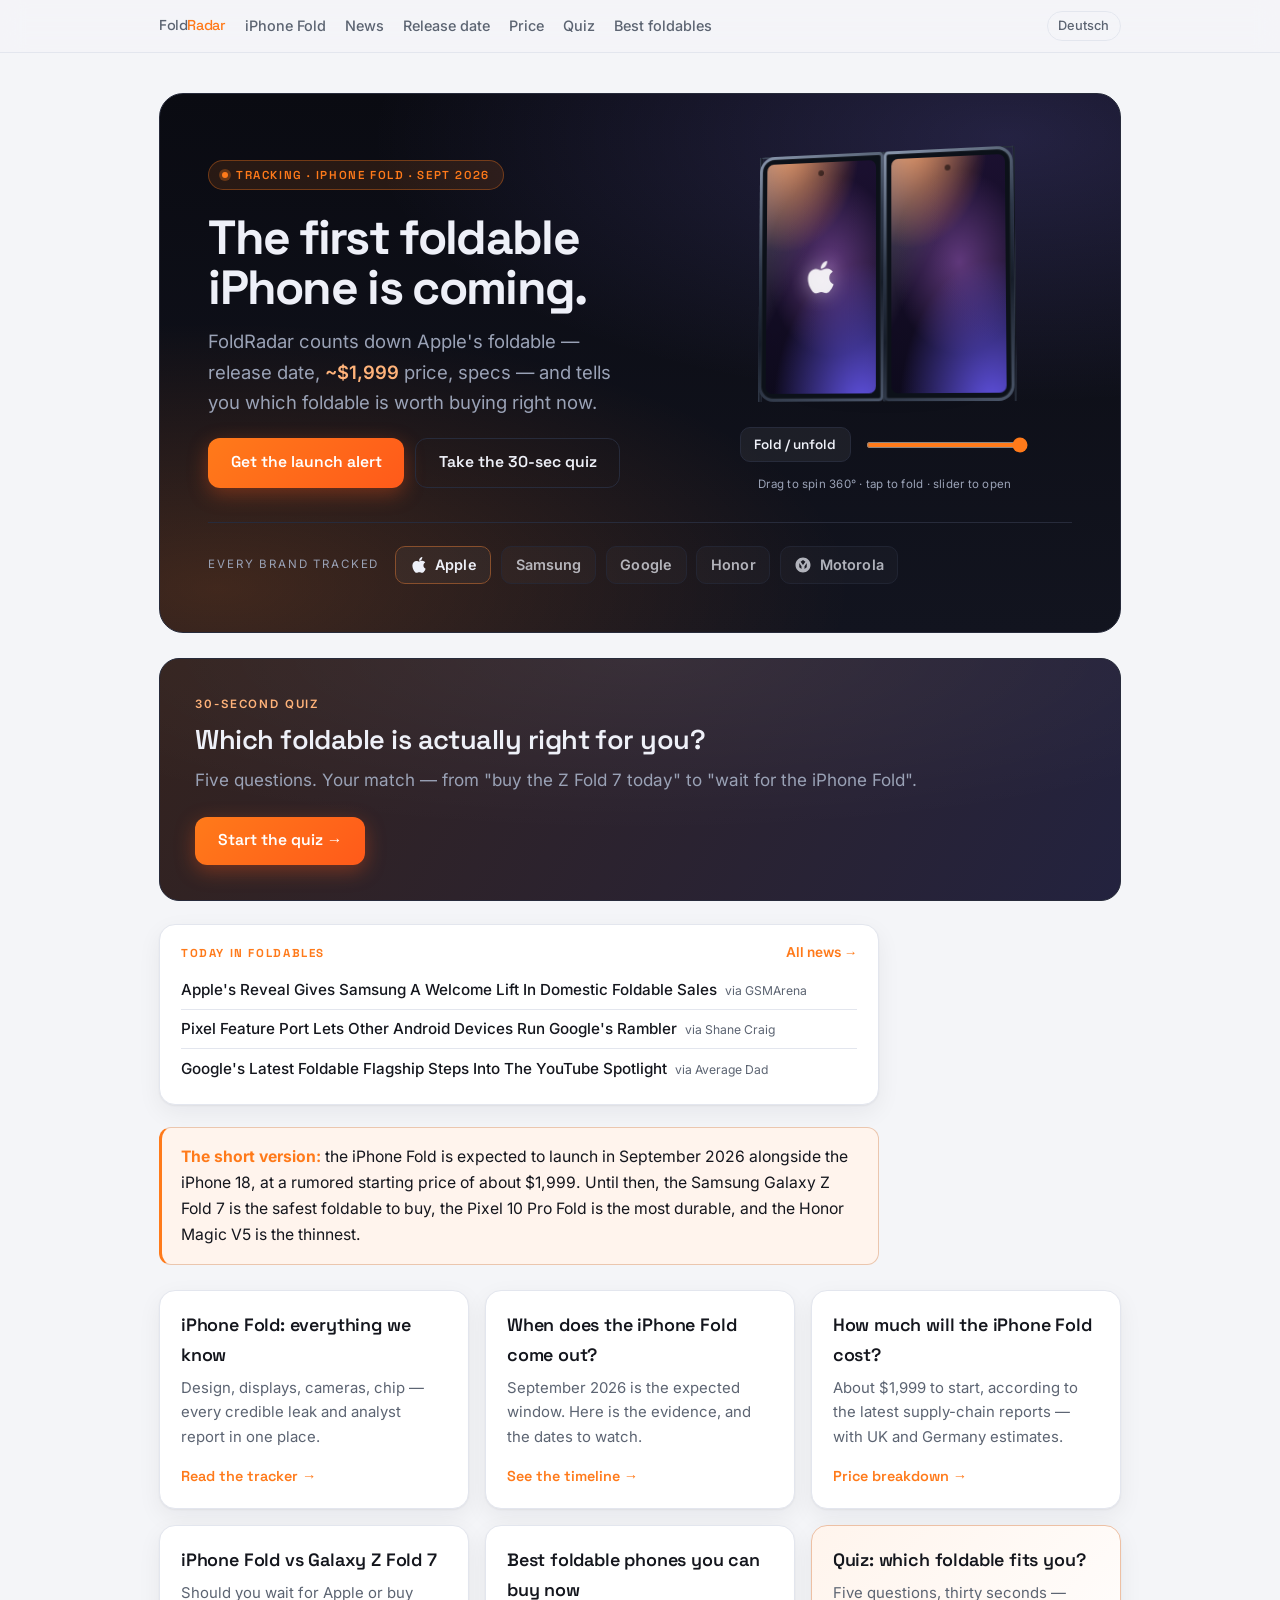
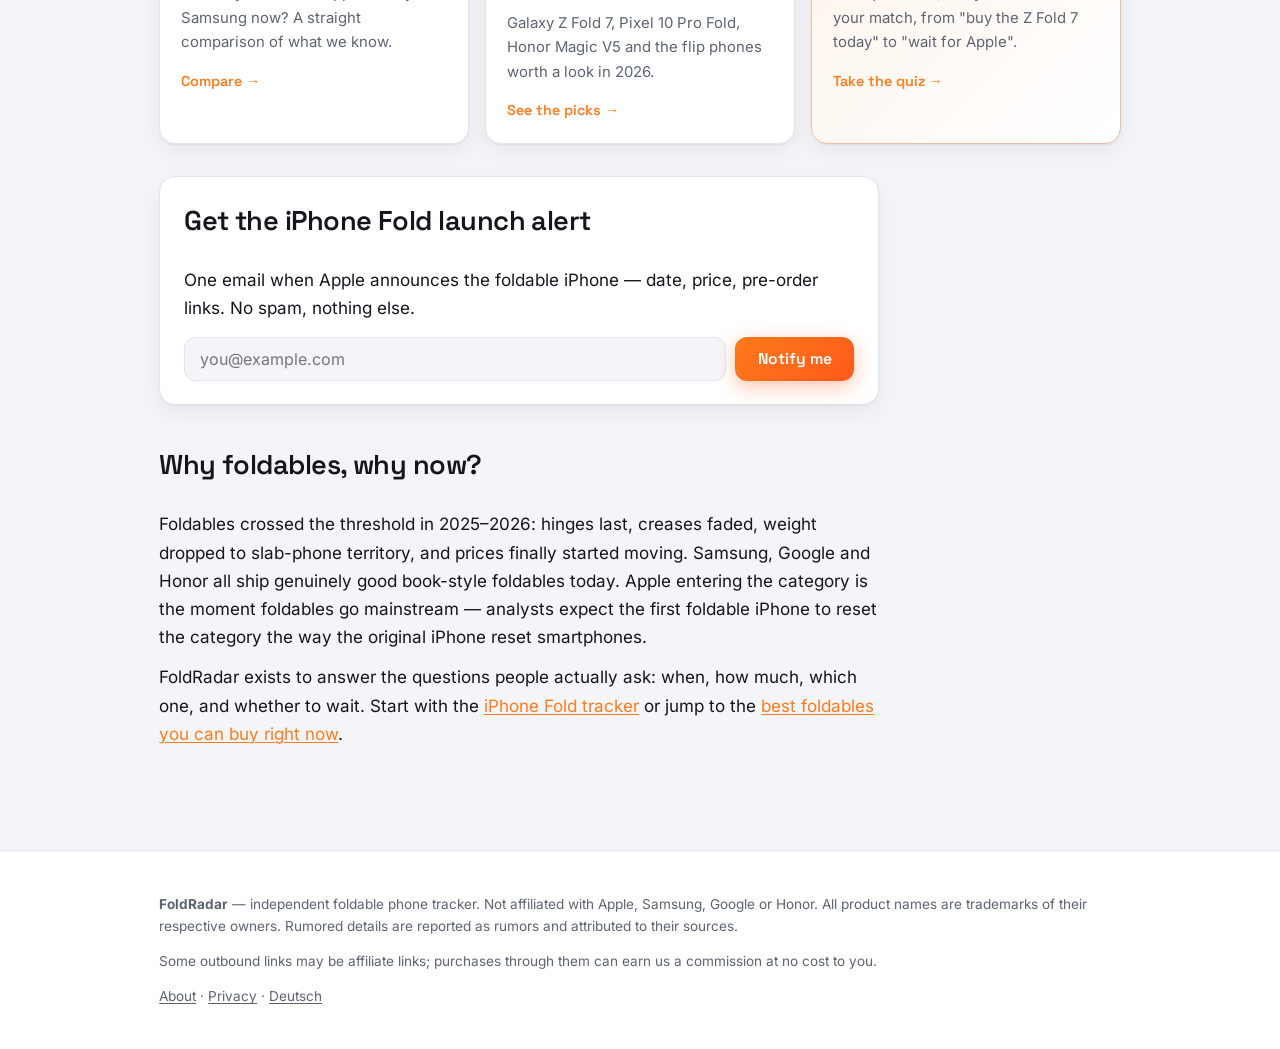
==== commit b7e0a389: "Daily news refresh 2026-09-17" ====
--- a/index.html
+++ b/index.html
@@ -646,9 +646,9 @@
     </div>
     <ul>
 <!-- NEWS-STRIP:START -->
-      <li><a class="ns-item" href="/news#s1">Expanding Google Software Perks to More Android Foldables</a><span class="feedmeta">via Shane Craig</span></li>
-      <li><a class="ns-item" href="/news#s2">Fresh Look at Google Foldable Flagship Emerges Online</a><span class="feedmeta">via Average Dad</span></li>
-      <li><a class="ns-item" href="/news#s3">Xiaomi Latest Book-Style Foldable Gets First Studio Unboxing</a><span class="feedmeta">via Average Dad</span></li>
+      <li><a class="ns-item" href="/news#s1">Apple&#x27;s Reveal Gives Samsung A Welcome Lift In Domestic Foldable Sales</a><span class="feedmeta">via GSMArena</span></li>
+      <li><a class="ns-item" href="/news#s2">Pixel Feature Port Lets Other Android Devices Run Google&#x27;s Rambler</a><span class="feedmeta">via Shane Craig</span></li>
+      <li><a class="ns-item" href="/news#s3">Google&#x27;s Latest Foldable Flagship Steps Into The YouTube Spotlight</a><span class="feedmeta">via Average Dad</span></li>
 <!-- NEWS-STRIP:END -->
     </ul>
   </div>
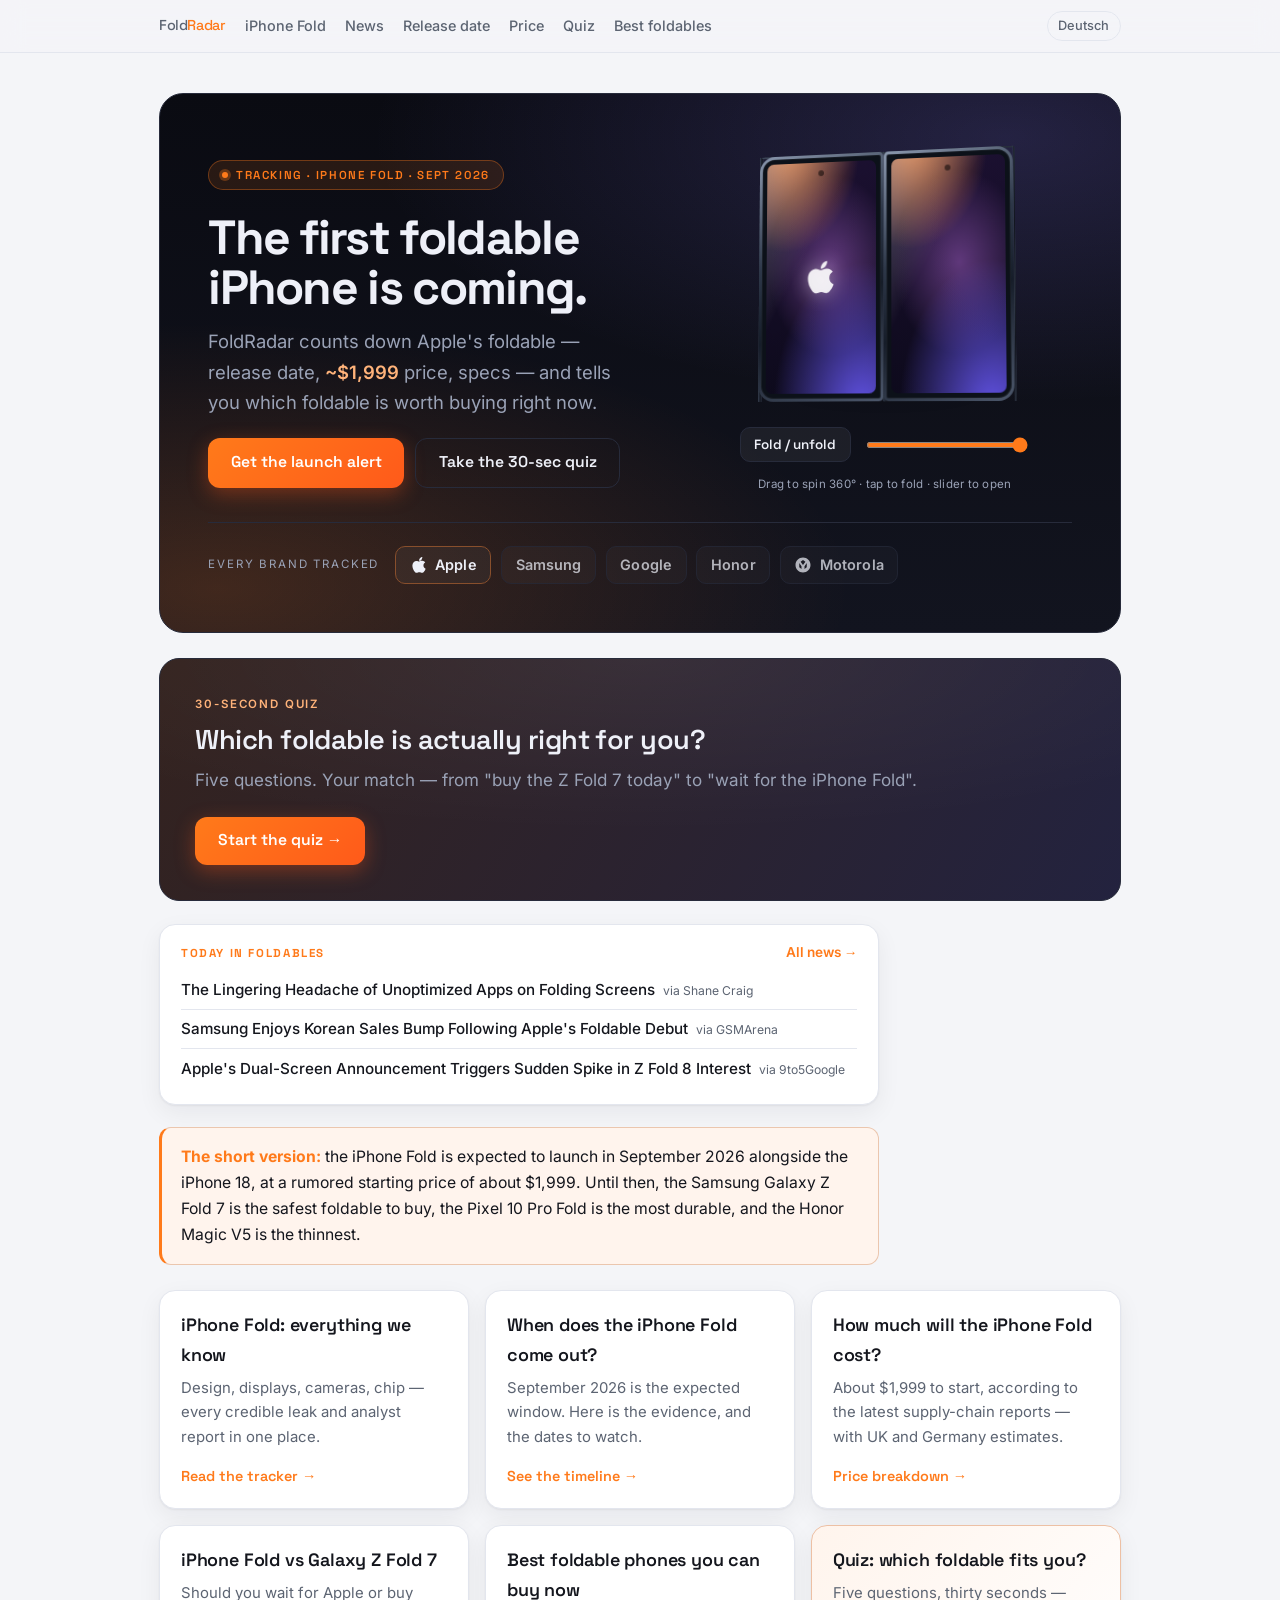
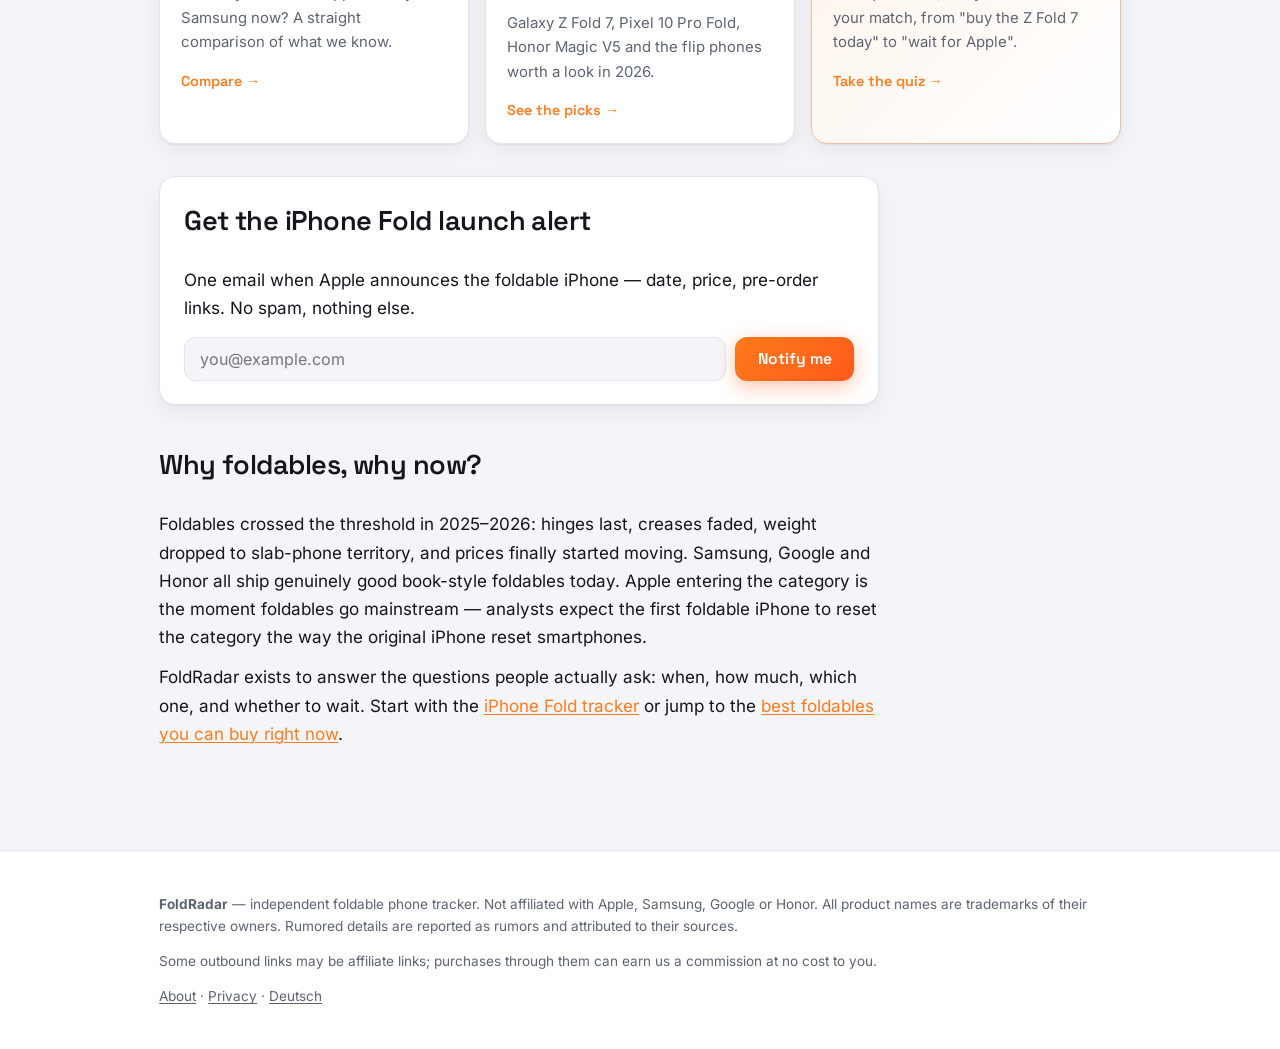
==== commit dcd85201: "Daily news refresh 2026-09-17" ====
--- a/index.html
+++ b/index.html
@@ -646,9 +646,9 @@
     </div>
     <ul>
 <!-- NEWS-STRIP:START -->
-      <li><a class="ns-item" href="/news#s1">Apple&#x27;s Reveal Gives Samsung A Welcome Lift In Domestic Foldable Sales</a><span class="feedmeta">via GSMArena</span></li>
-      <li><a class="ns-item" href="/news#s2">Pixel Feature Port Lets Other Android Devices Run Google&#x27;s Rambler</a><span class="feedmeta">via Shane Craig</span></li>
-      <li><a class="ns-item" href="/news#s3">Google&#x27;s Latest Foldable Flagship Steps Into The YouTube Spotlight</a><span class="feedmeta">via Average Dad</span></li>
+      <li><a class="ns-item" href="/news#s1">The Lingering Headache of Unoptimized Apps on Folding Screens</a><span class="feedmeta">via Shane Craig</span></li>
+      <li><a class="ns-item" href="/news#s2">Samsung Enjoys Korean Sales Bump Following Apple&#x27;s Foldable Debut</a><span class="feedmeta">via GSMArena</span></li>
+      <li><a class="ns-item" href="/news#s3">Apple&#x27;s Dual-Screen Announcement Triggers Sudden Spike in Z Fold 8 Interest</a><span class="feedmeta">via 9to5Google</span></li>
 <!-- NEWS-STRIP:END -->
     </ul>
   </div>
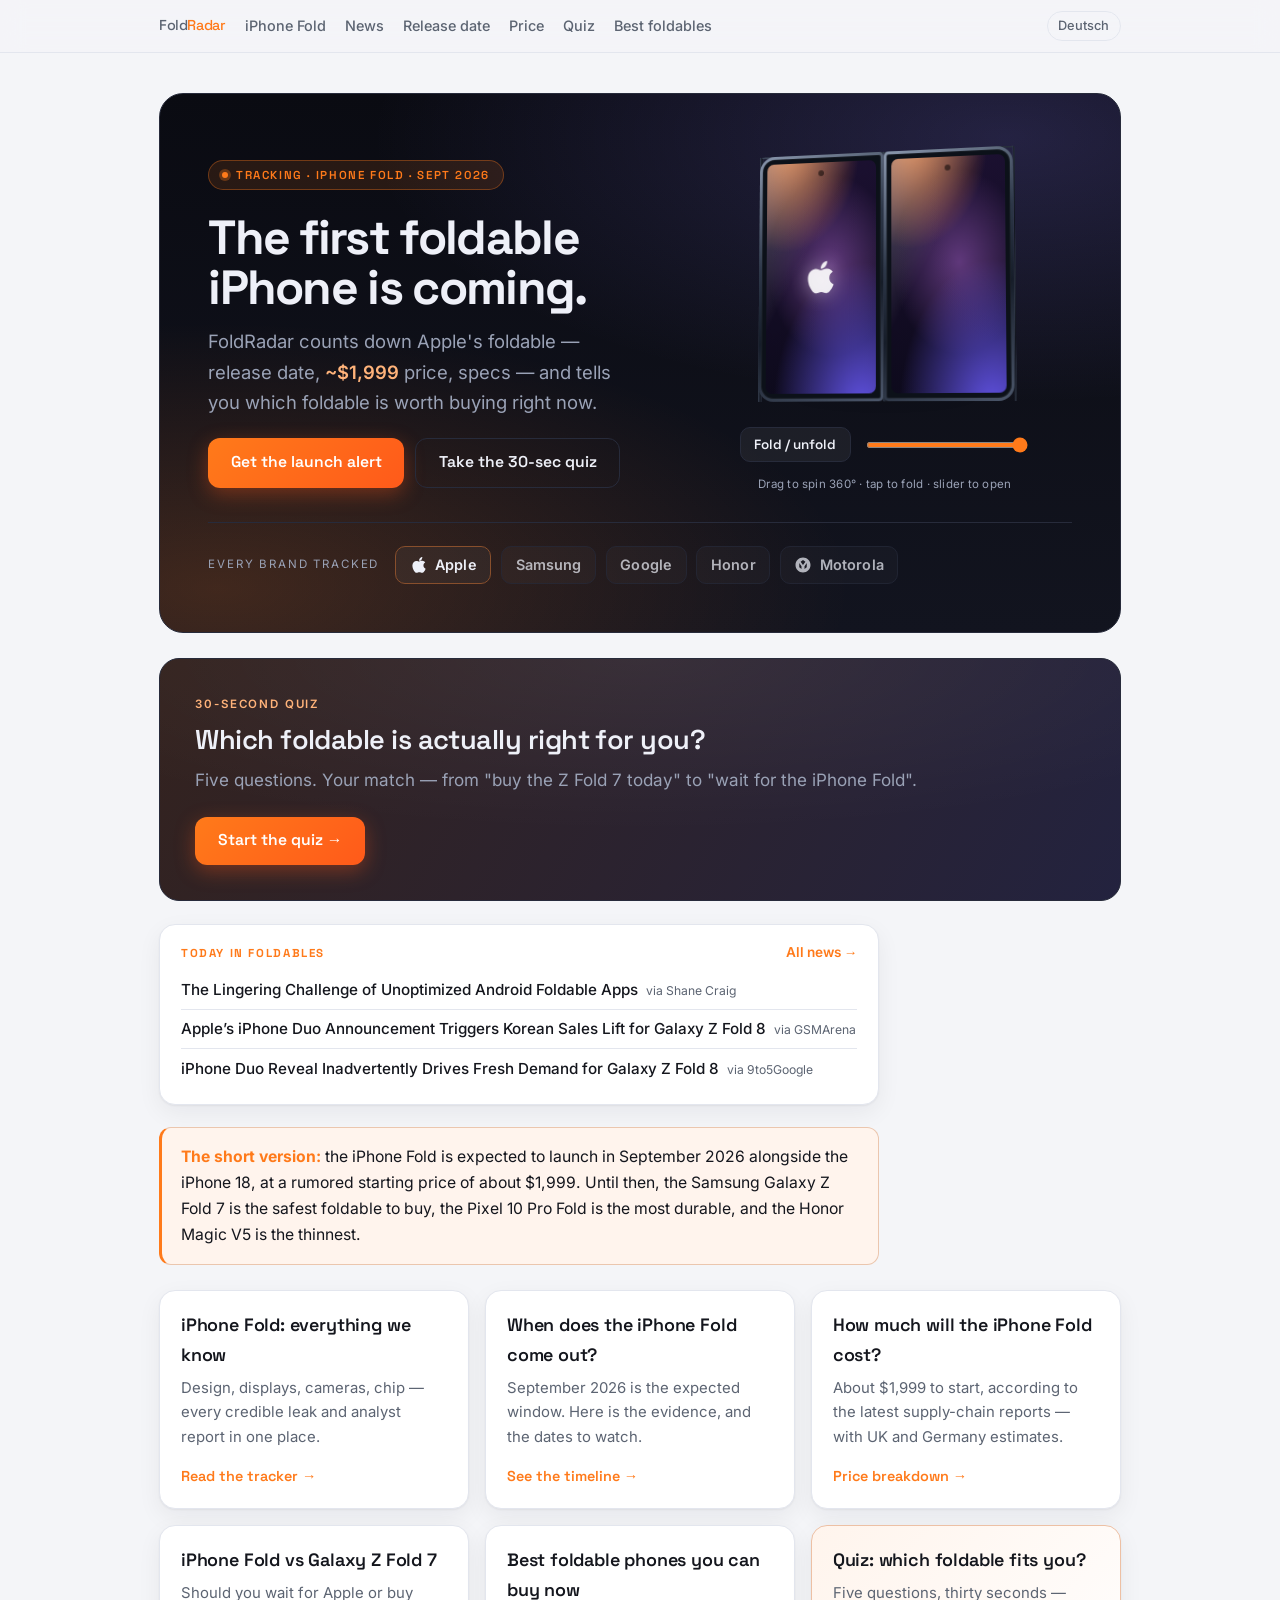
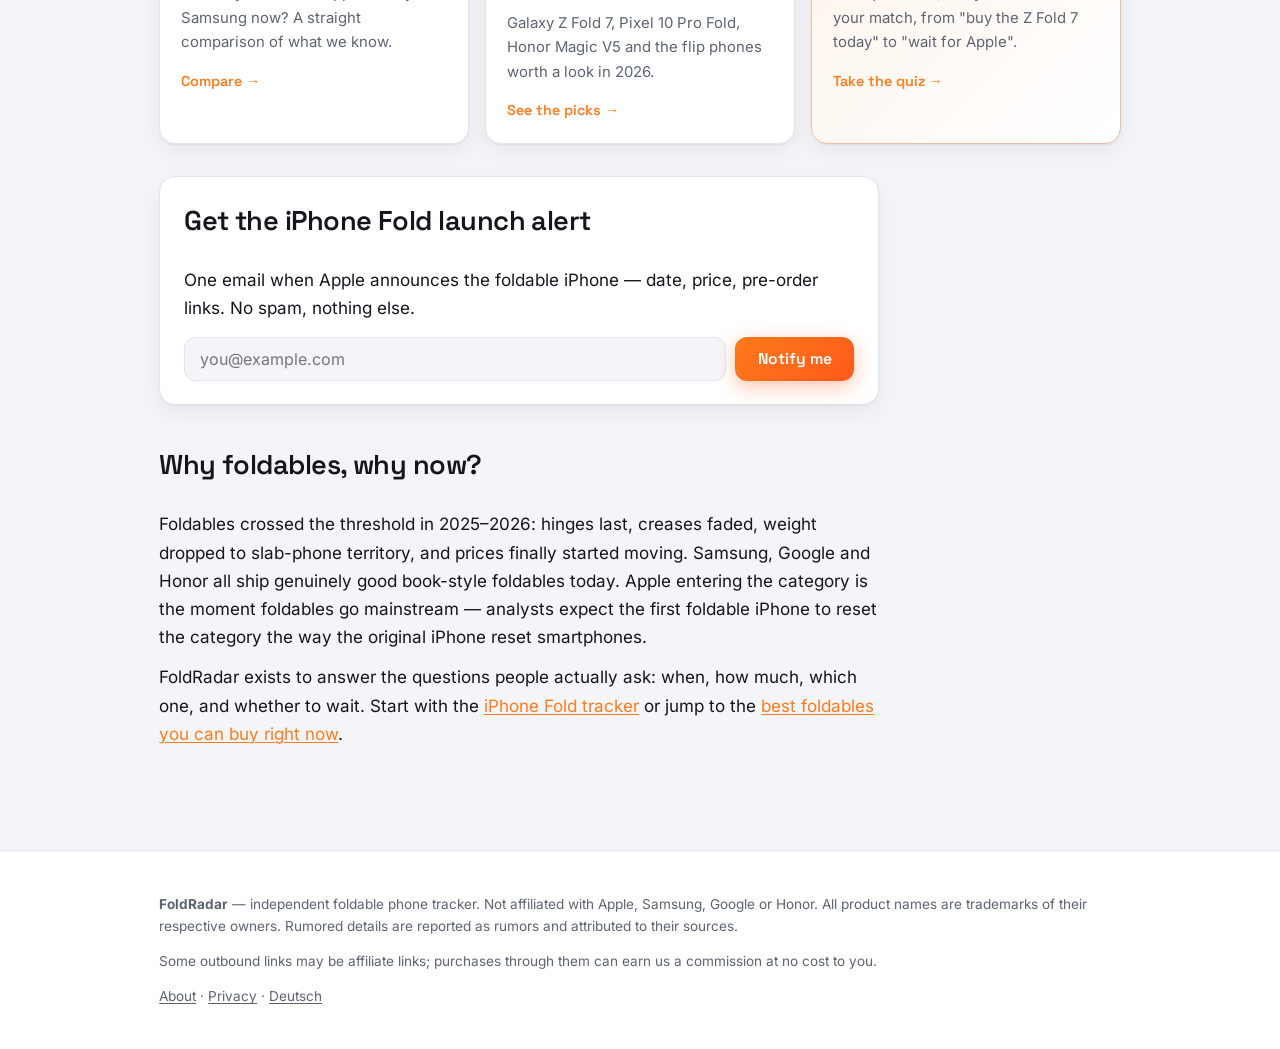
==== commit 2fabffbe: "Daily news refresh 2026-09-18" ====
--- a/index.html
+++ b/index.html
@@ -646,9 +646,9 @@
     </div>
     <ul>
 <!-- NEWS-STRIP:START -->
-      <li><a class="ns-item" href="/news#s1">The Lingering Headache of Unoptimized Apps on Folding Screens</a><span class="feedmeta">via Shane Craig</span></li>
-      <li><a class="ns-item" href="/news#s2">Samsung Enjoys Korean Sales Bump Following Apple&#x27;s Foldable Debut</a><span class="feedmeta">via GSMArena</span></li>
-      <li><a class="ns-item" href="/news#s3">Apple&#x27;s Dual-Screen Announcement Triggers Sudden Spike in Z Fold 8 Interest</a><span class="feedmeta">via 9to5Google</span></li>
+      <li><a class="ns-item" href="/news#s1">The Lingering Challenge of Unoptimized Android Foldable Apps</a><span class="feedmeta">via Shane Craig</span></li>
+      <li><a class="ns-item" href="/news#s2">Apple’s iPhone Duo Announcement Triggers Korean Sales Lift for Galaxy Z Fold 8</a><span class="feedmeta">via GSMArena</span></li>
+      <li><a class="ns-item" href="/news#s3">iPhone Duo Reveal Inadvertently Drives Fresh Demand for Galaxy Z Fold 8</a><span class="feedmeta">via 9to5Google</span></li>
 <!-- NEWS-STRIP:END -->
     </ul>
   </div>
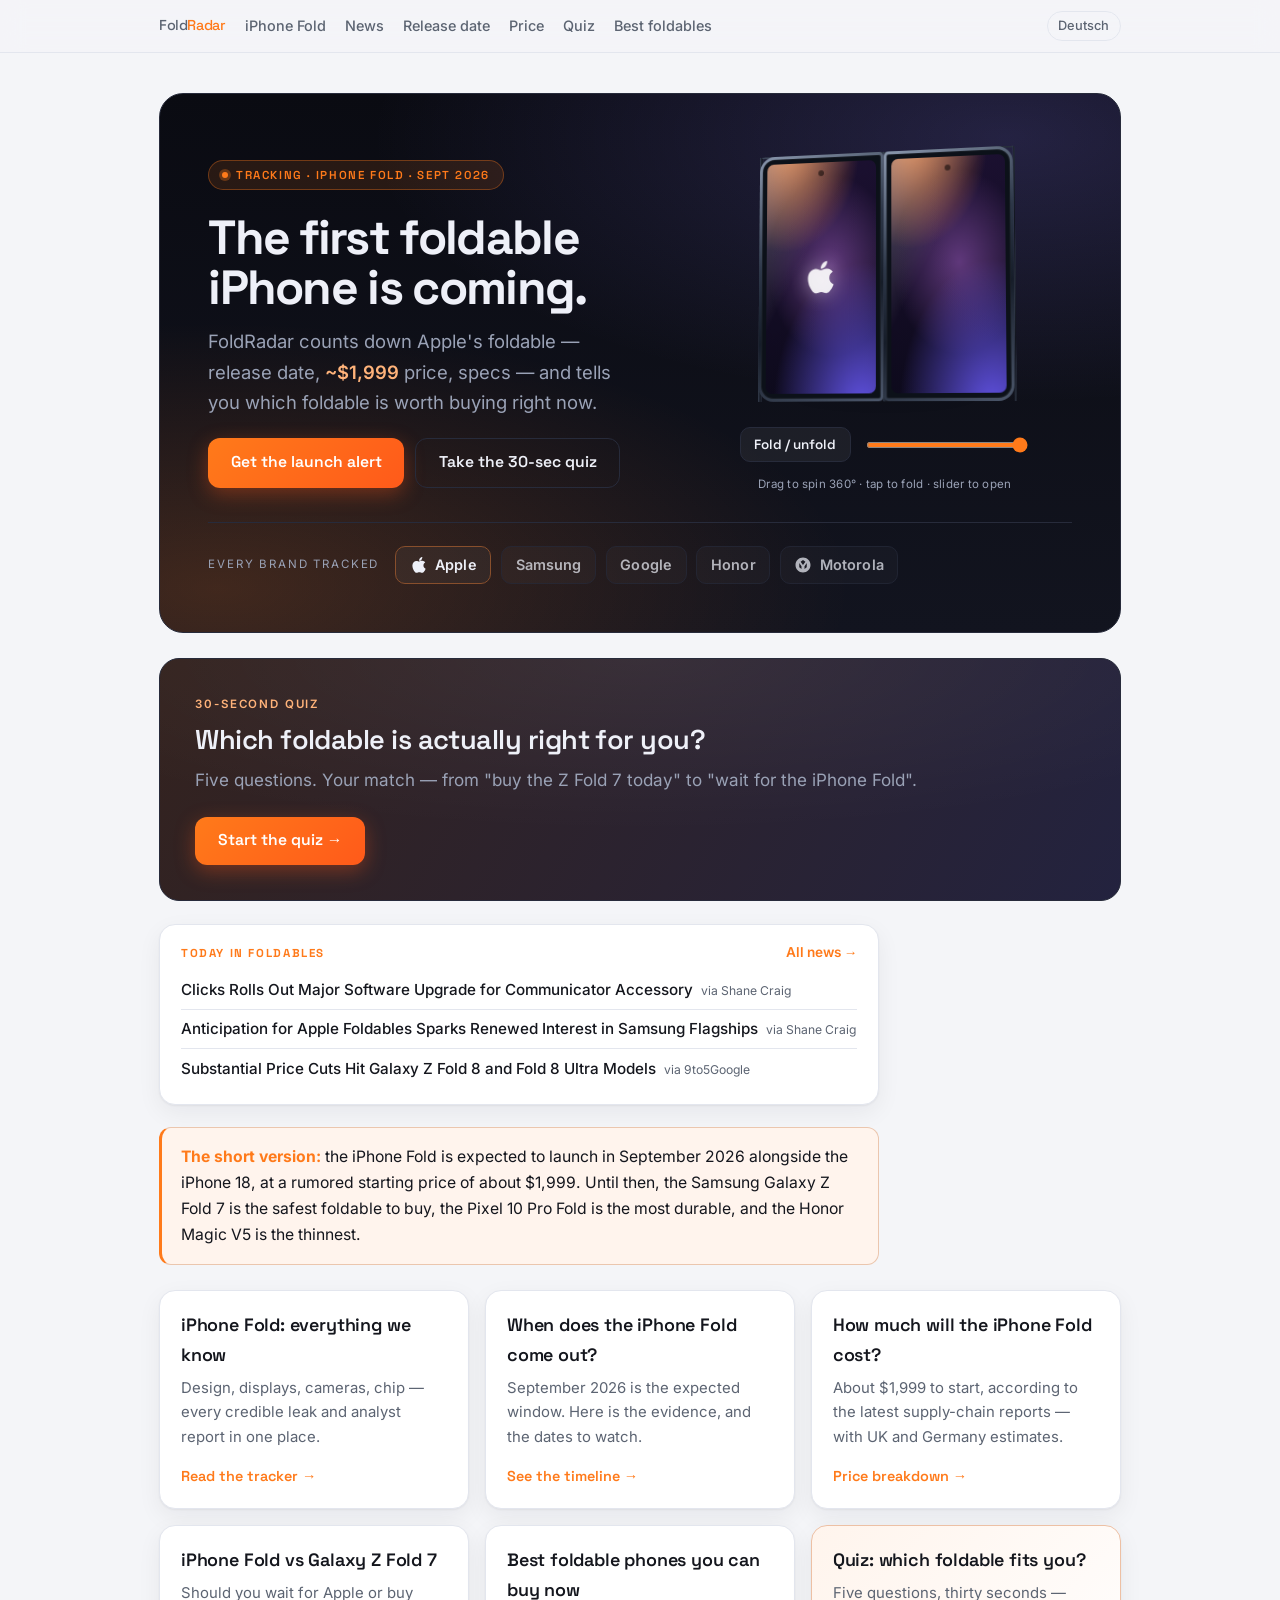
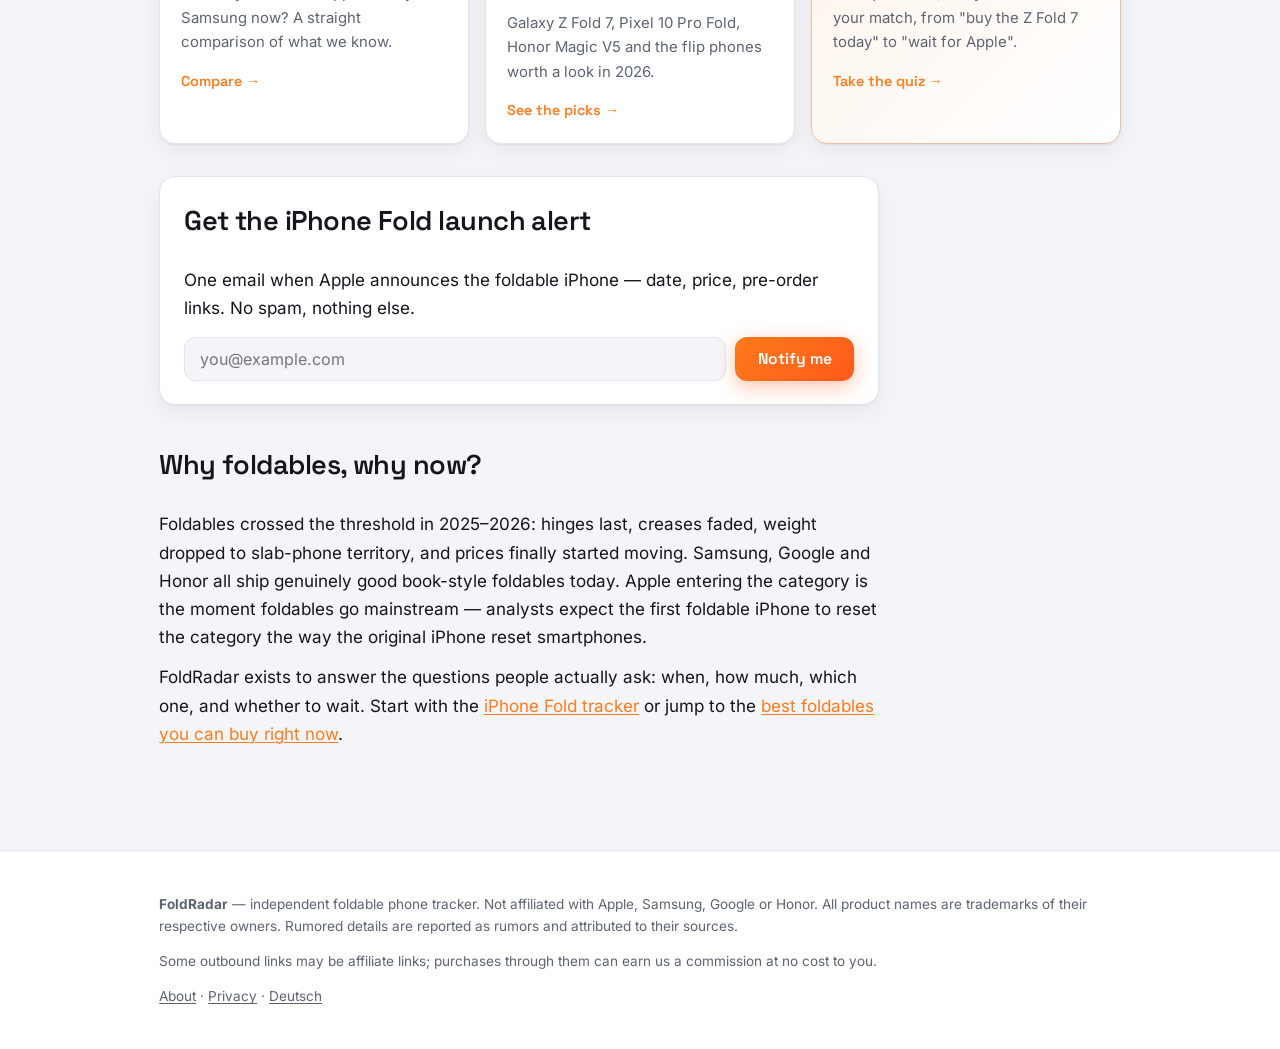
==== commit 753f04ea: "Daily news refresh 2026-09-18" ====
--- a/index.html
+++ b/index.html
@@ -646,9 +646,9 @@
     </div>
     <ul>
 <!-- NEWS-STRIP:START -->
-      <li><a class="ns-item" href="/news#s1">The Lingering Challenge of Unoptimized Android Foldable Apps</a><span class="feedmeta">via Shane Craig</span></li>
-      <li><a class="ns-item" href="/news#s2">Apple’s iPhone Duo Announcement Triggers Korean Sales Lift for Galaxy Z Fold 8</a><span class="feedmeta">via GSMArena</span></li>
-      <li><a class="ns-item" href="/news#s3">iPhone Duo Reveal Inadvertently Drives Fresh Demand for Galaxy Z Fold 8</a><span class="feedmeta">via 9to5Google</span></li>
+      <li><a class="ns-item" href="/news#s1">Clicks Rolls Out Major Software Upgrade for Communicator Accessory</a><span class="feedmeta">via Shane Craig</span></li>
+      <li><a class="ns-item" href="/news#s2">Anticipation for Apple Foldables Sparks Renewed Interest in Samsung Flagships</a><span class="feedmeta">via Shane Craig</span></li>
+      <li><a class="ns-item" href="/news#s3">Substantial Price Cuts Hit Galaxy Z Fold 8 and Fold 8 Ultra Models</a><span class="feedmeta">via 9to5Google</span></li>
 <!-- NEWS-STRIP:END -->
     </ul>
   </div>
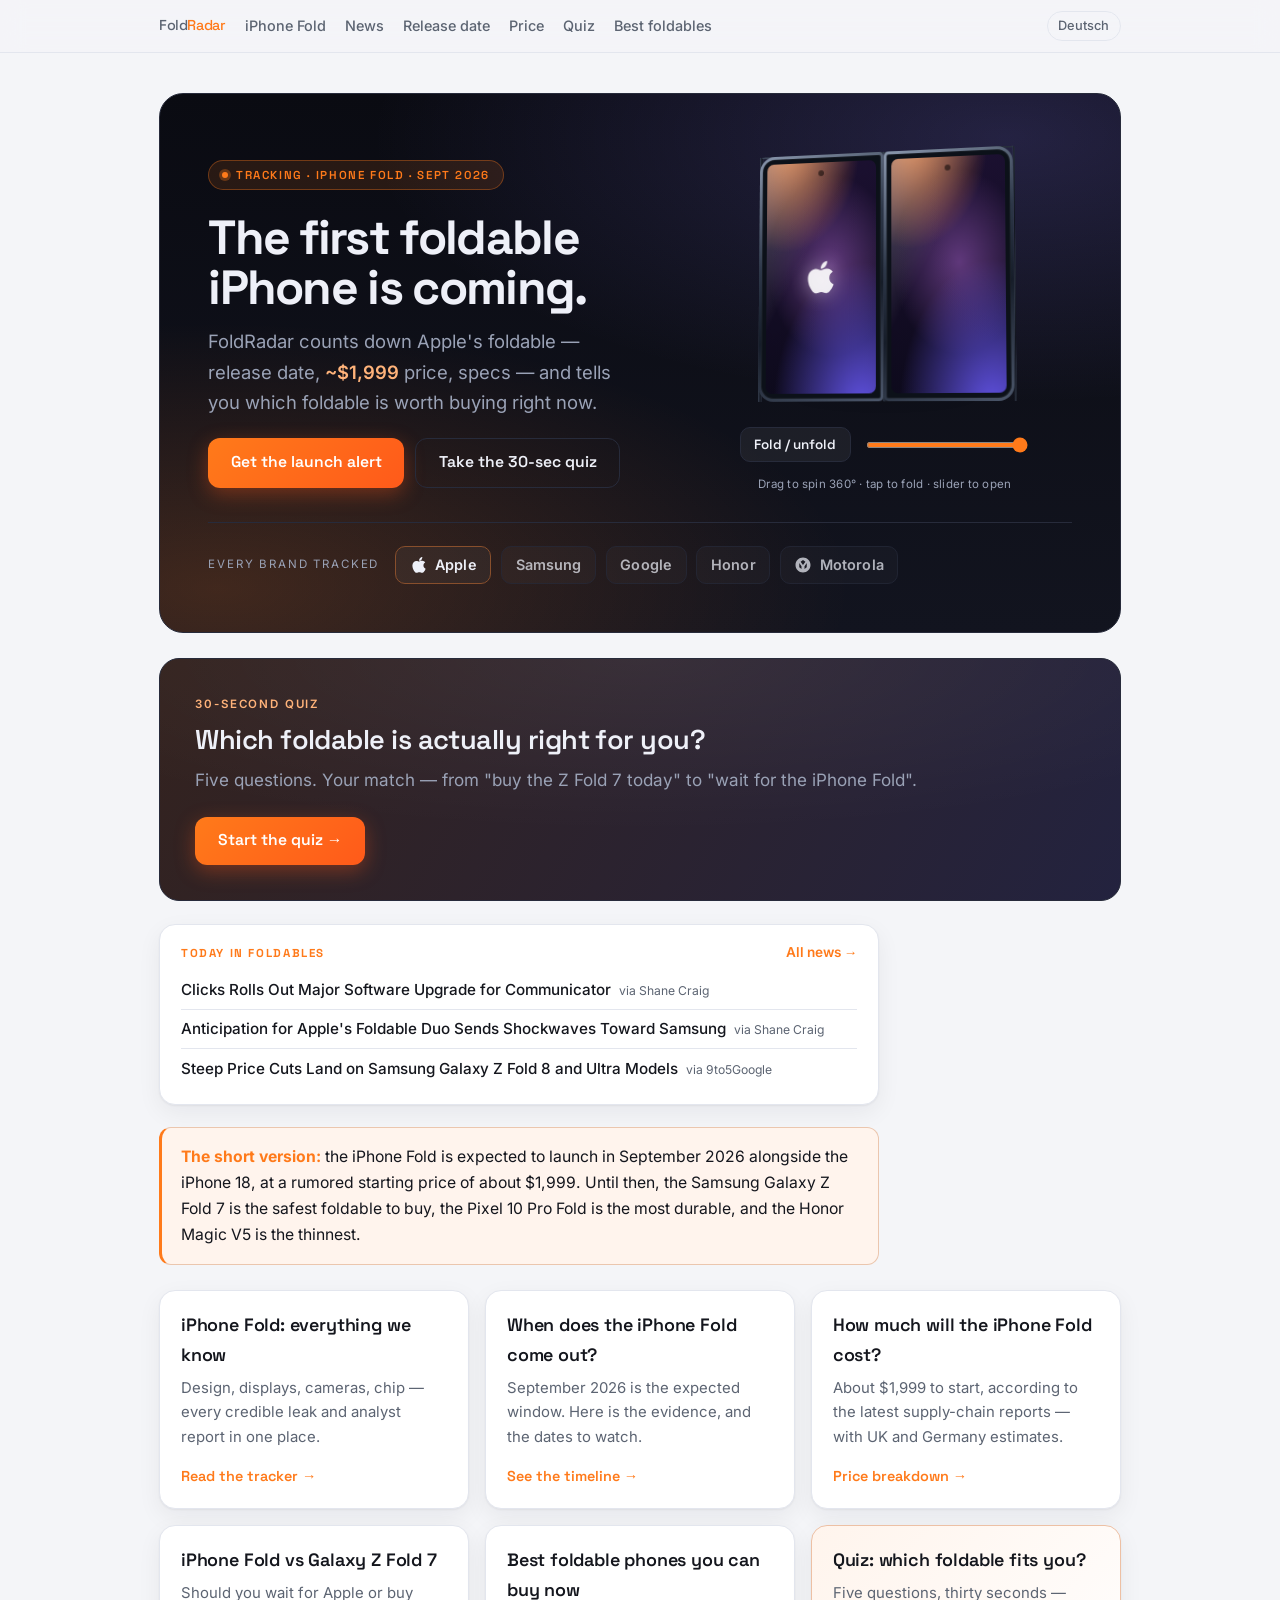
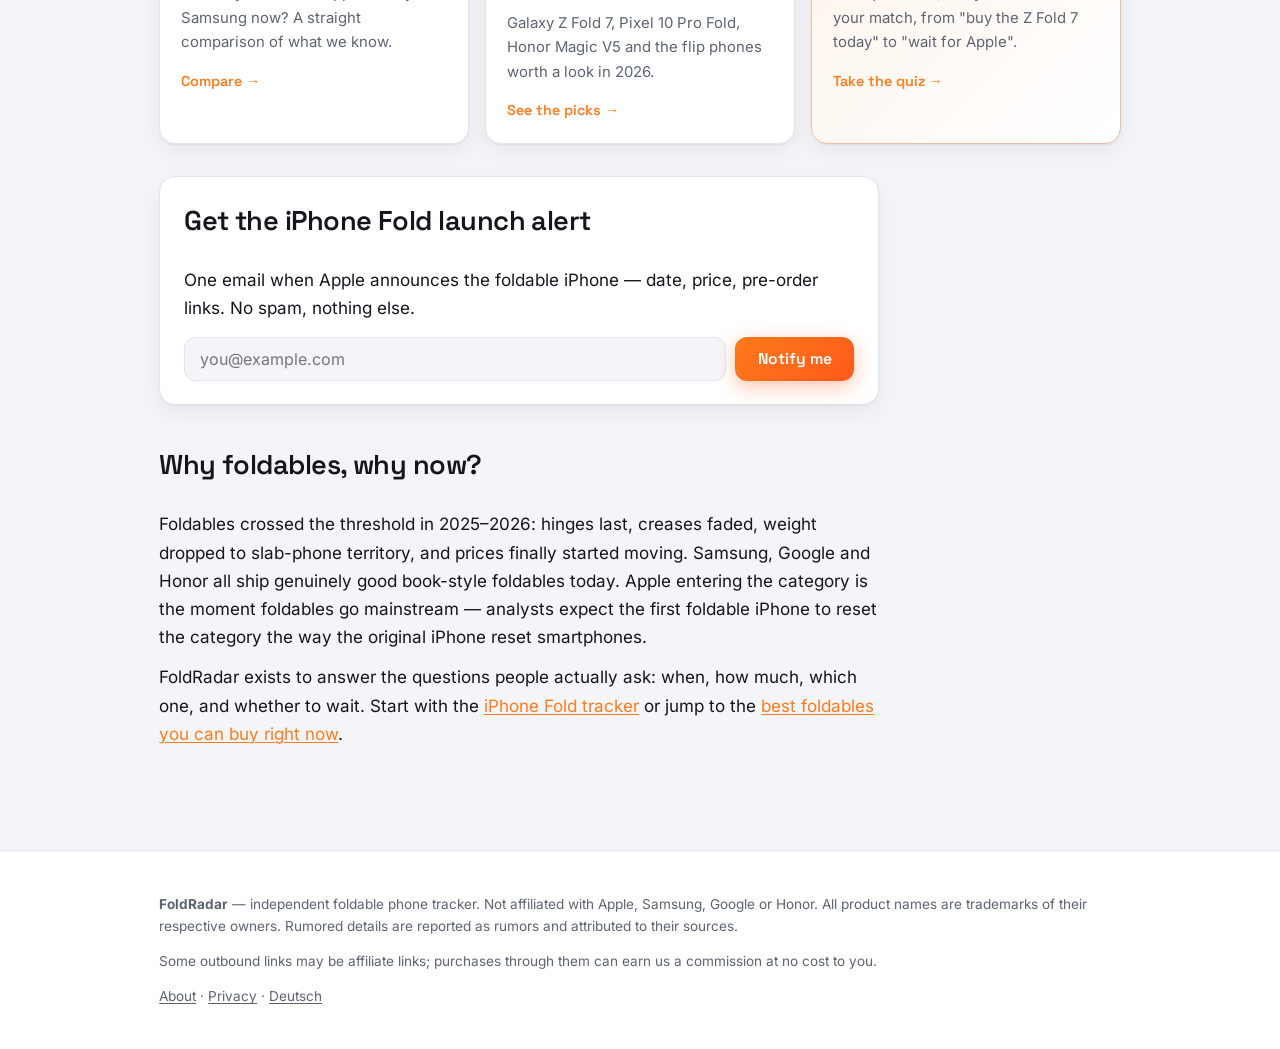
==== commit 5212092d: "Daily news refresh 2026-09-19" ====
--- a/index.html
+++ b/index.html
@@ -646,9 +646,9 @@
     </div>
     <ul>
 <!-- NEWS-STRIP:START -->
-      <li><a class="ns-item" href="/news#s1">Clicks Rolls Out Major Software Upgrade for Communicator Accessory</a><span class="feedmeta">via Shane Craig</span></li>
-      <li><a class="ns-item" href="/news#s2">Anticipation for Apple Foldables Sparks Renewed Interest in Samsung Flagships</a><span class="feedmeta">via Shane Craig</span></li>
-      <li><a class="ns-item" href="/news#s3">Substantial Price Cuts Hit Galaxy Z Fold 8 and Fold 8 Ultra Models</a><span class="feedmeta">via 9to5Google</span></li>
+      <li><a class="ns-item" href="/news#s1">Clicks Rolls Out Major Software Upgrade for Communicator</a><span class="feedmeta">via Shane Craig</span></li>
+      <li><a class="ns-item" href="/news#s2">Anticipation for Apple&#x27;s Foldable Duo Sends Shockwaves Toward Samsung</a><span class="feedmeta">via Shane Craig</span></li>
+      <li><a class="ns-item" href="/news#s3">Steep Price Cuts Land on Samsung Galaxy Z Fold 8 and Ultra Models</a><span class="feedmeta">via 9to5Google</span></li>
 <!-- NEWS-STRIP:END -->
     </ul>
   </div>
